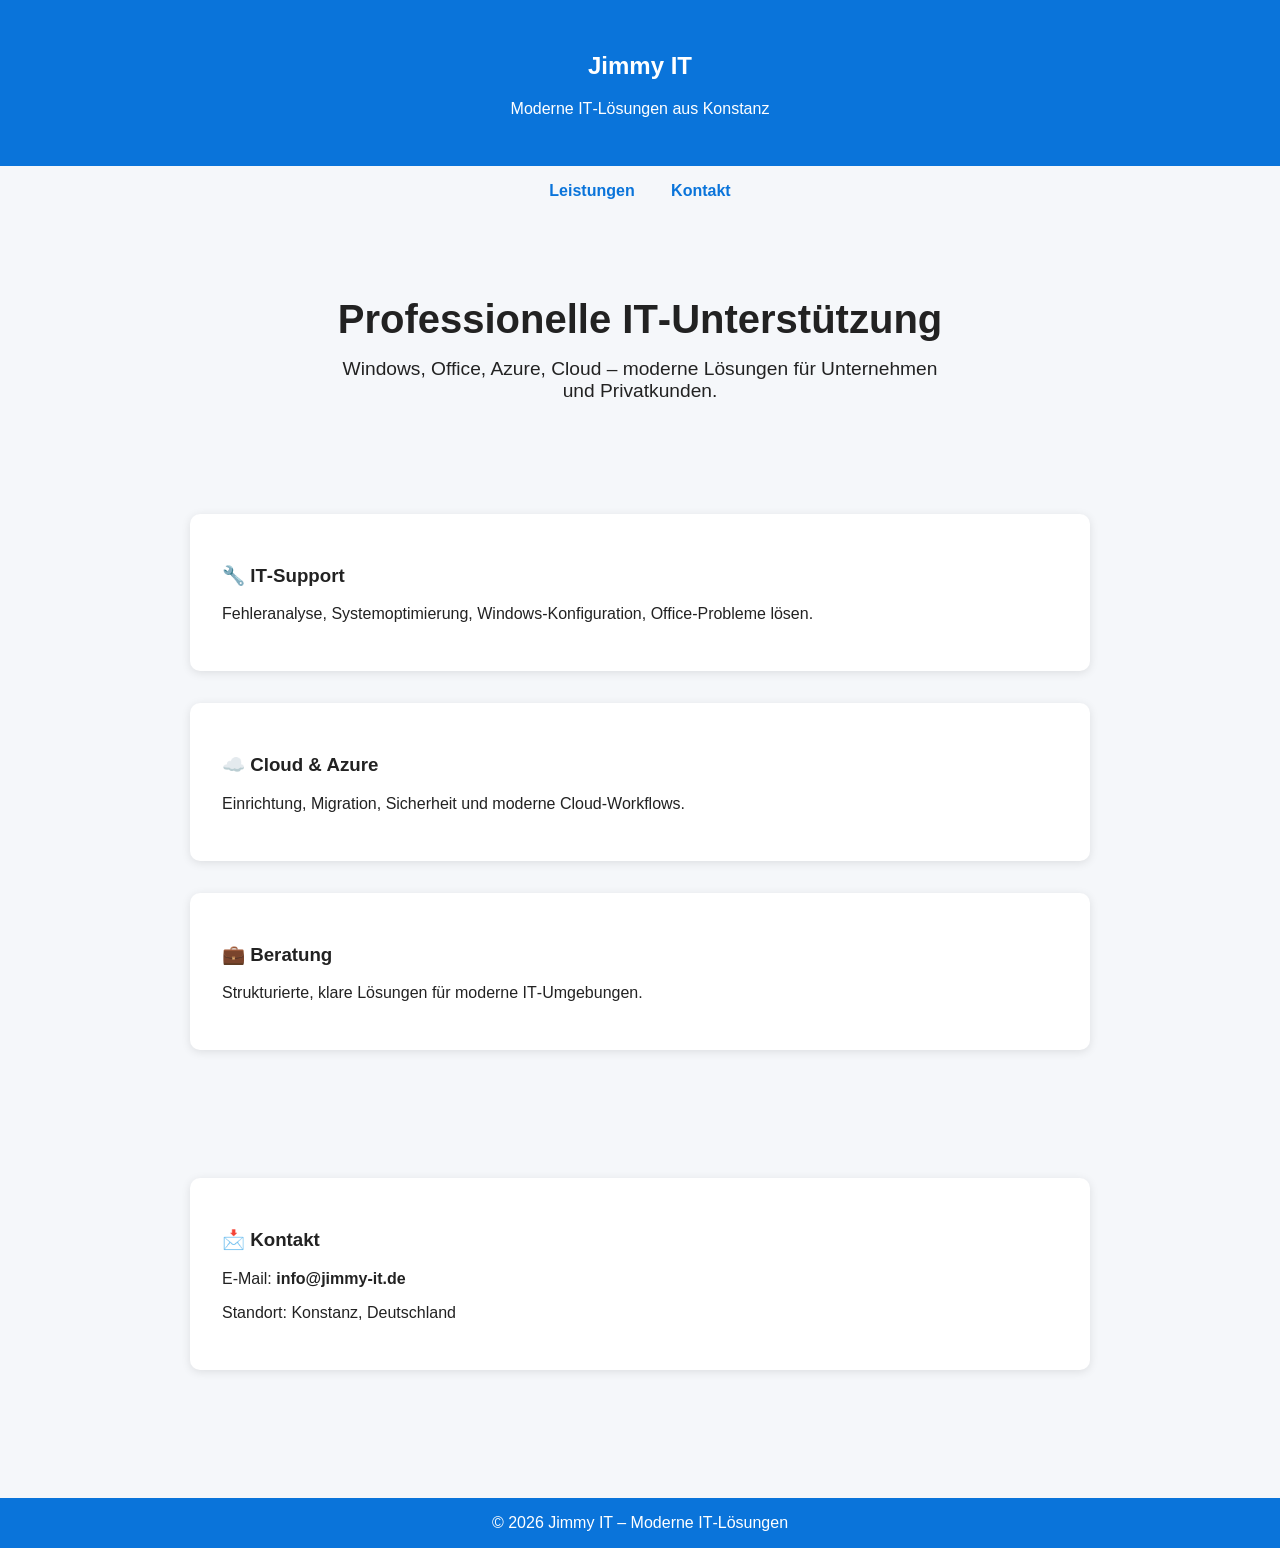
==== index.html @ 73358f7d "Add files via upload" ====
<!DOCTYPE html>
<html lang="de">
<head>
    <meta charset="UTF-8">
    <meta name="viewport" content="width=device-width, initial-scale=1.0">
    <title>Jimmy IT – Moderne IT‑Lösungen</title>

    <style>
        body {
            margin: 0;
            font-family: Arial, Helvetica, sans-serif;
            background: #f5f7fa;
            color: #222;
        }

        header {
            background: #0a74da;
            color: white;
            padding: 2rem;
            text-align: center;
        }

        nav {
            text-align: center;
            margin-top: 1rem;
        }

        nav a {
            margin: 0 1rem;
            text-decoration: none;
            color: #0a74da;
            font-weight: bold;
        }

        .hero {
            padding: 4rem 2rem;
            text-align: center;
        }

        .hero h1 {
            font-size: 2.5rem;
            margin-bottom: 1rem;
        }

        .hero p {
            font-size: 1.2rem;
            max-width: 600px;
            margin: auto;
        }

        .section {
            padding: 3rem 2rem;
            max-width: 900px;
            margin: auto;
        }

        .card {
            background: white;
            padding: 2rem;
            border-radius: 10px;
            box-shadow: 0 2px 10px rgba(0,0,0,0.1);
            margin-bottom: 2rem;
        }

        footer {
            background: #0a74da;
            color: white;
            text-align: center;
            padding: 1rem;
            margin-top: 3rem;
        }
    </style>
</head>

<body>

<header>
    <h2>Jimmy IT</h2>
    <p>Moderne IT‑Lösungen aus Konstanz</p>
</header>

<nav>
    <a href="#leistungen">Leistungen</a>
    <a href="#kontakt">Kontakt</a>
</nav>

<section class="hero">
    <h1>Professionelle IT‑Unterstützung</h1>
    <p>Windows, Office, Azure, Cloud – moderne Lösungen für Unternehmen und Privatkunden.</p>
</section>

<section id="leistungen" class="section">
    <div class="card">
        <h3>🔧 IT‑Support</h3>
        <p>Fehleranalyse, Systemoptimierung, Windows‑Konfiguration, Office‑Probleme lösen.</p>
    </div>

    <div class="card">
        <h3>☁️ Cloud & Azure</h3>
        <p>Einrichtung, Migration, Sicherheit und moderne Cloud‑Workflows.</p>
    </div>

    <div class="card">
        <h3>💼 Beratung</h3>
        <p>Strukturierte, klare Lösungen für moderne IT‑Umgebungen.</p>
    </div>
</section>

<section id="kontakt" class="section">
    <div class="card">
        <h3>📩 Kontakt</h3>
        <p>E-Mail: <strong>info@jimmy-it.de</strong></p>
        <p>Standort: Konstanz, Deutschland</p>
    </div>
</section>

<footer>
    © 2026 Jimmy IT – Moderne IT‑Lösungen
</footer>

</body>
</html>
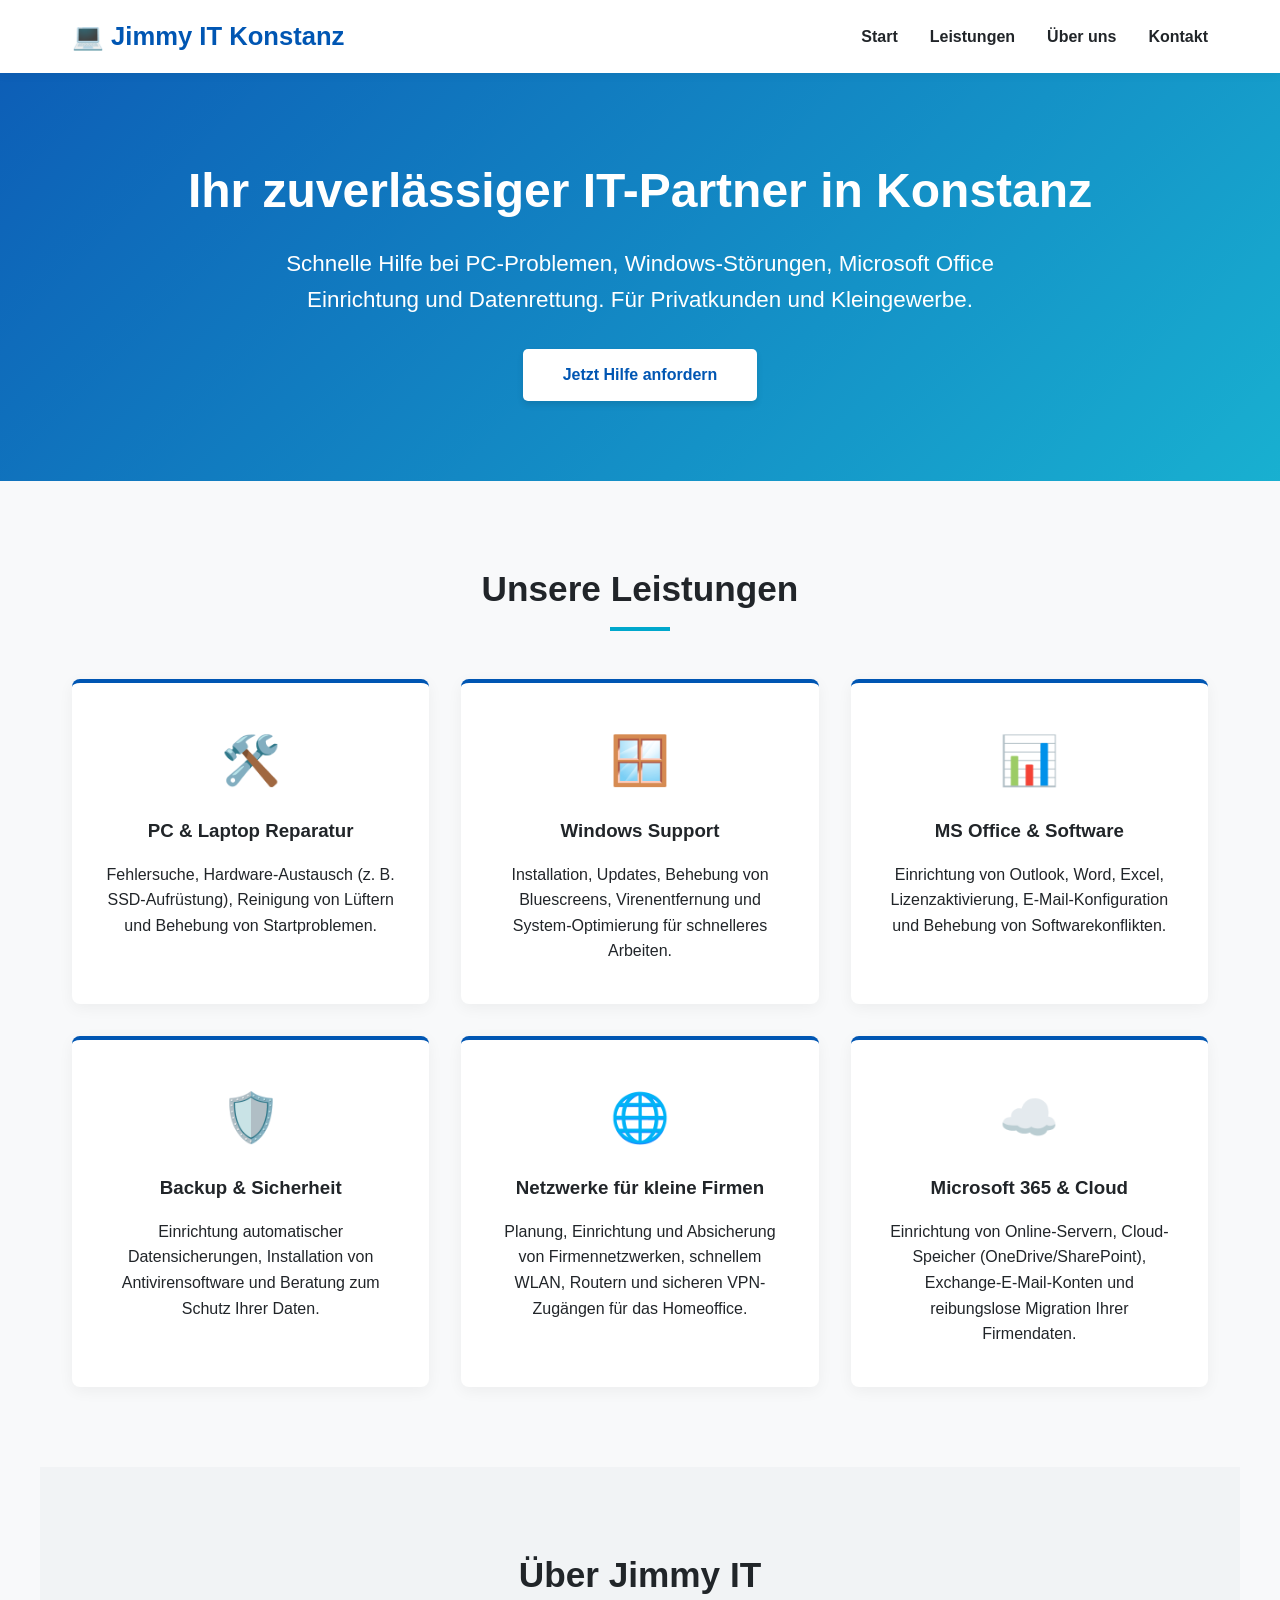
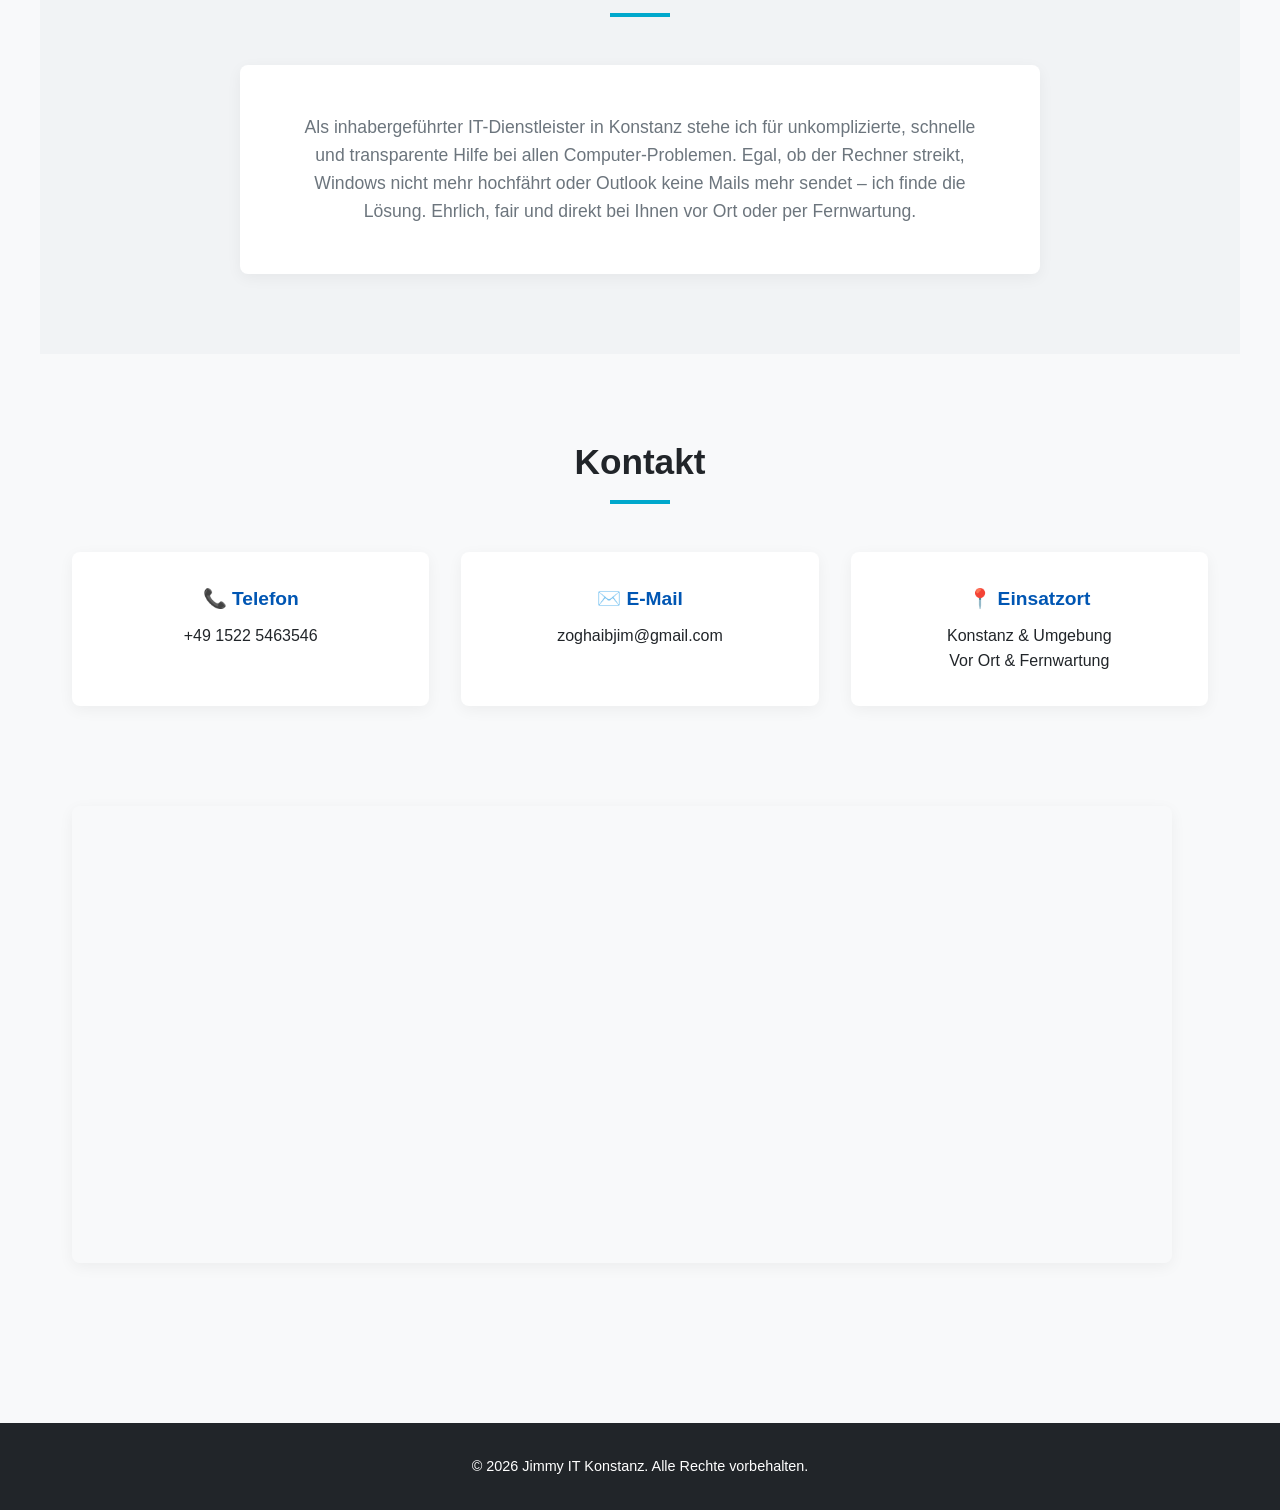
==== commit df7a1129: "Add files via upload" ====
--- a/index.html
+++ b/index.html
@@ -3,120 +3,311 @@
 <head>
     <meta charset="UTF-8">
     <meta name="viewport" content="width=device-width, initial-scale=1.0">
-    <title>Jimmy IT – Moderne IT‑Lösungen</title>
-
+    <title>Jimmy IT Konstanz | PC-Hilfe, Windows & Office Support</title>
     <style>
+        :root {
+            --primary: #0056b3;
+            --secondary: #00a8cc;
+            --dark: #212529;
+            --light: #f8f9fa;
+            --white: #ffffff;
+            --gray: #6c757d;
+        }
+
+        * {
+            margin: 0;
+            padding: 0;
+            box-sizing: border-box;
+            font-family: 'Segoe UI', Arial, sans-serif;
+        }
+
         body {
-            margin: 0;
-            font-family: Arial, Helvetica, sans-serif;
-            background: #f5f7fa;
-            color: #222;
+            background-color: var(--light);
+            color: var(--dark);
+            line-height: 1.6;
         }
 
         header {
-            background: #0a74da;
-            color: white;
+            background-color: var(--white);
+            box-shadow: 0 2px 10px rgba(0,0,0,0.05);
+            position: sticky;
+            top: 0;
+            z-index: 1000;
+        }
+
+        .nav-container {
+            max-width: 1200px;
+            margin: 0 auto;
+            display: flex;
+            justify-content: space-between;
+            align-items: center;
+            padding: 1rem 2rem;
+        }
+
+        .logo {
+            font-size: 1.6rem;
+            font-weight: bold;
+            color: var(--primary);
+            text-decoration: none;
+            display: flex;
+            align-items: center;
+            gap: 0.5rem;
+        }
+
+        .nav-links {
+            display: flex;
+            list-style: none;
+            gap: 2rem;
+        }
+
+        .nav-links a {
+            text-decoration: none;
+            color: var(--dark);
+            font-weight: 600;
+            transition: color 0.3s;
+        }
+
+        .nav-links a:hover {
+            color: var(--primary);
+        }
+
+        .hero {
+            background: linear-gradient(135deg, rgba(0,86,179,0.95), rgba(0,168,204,0.9)), url('https://unsplash.com') no-repeat center center/cover;
+            color: var(--white);
+            padding: 5rem 2rem;
+            text-align: center;
+        }
+
+        .hero h1 {
+            font-size: 3rem;
+            margin-bottom: 1rem;
+        }
+
+        .hero p {
+            font-size: 1.4rem;
+            margin-bottom: 2rem;
+            max-width: 800px;
+            margin-left: auto;
+            margin-right: auto;
+        }
+
+        .btn {
+            display: inline-block;
+            background-color: var(--white);
+            color: var(--primary);
+            padding: 0.8rem 2.5rem;
+            text-decoration: none;
+            border-radius: 5px;
+            font-weight: bold;
+            transition: all 0.3s;
+            box-shadow: 0 4px 6px rgba(0,0,0,0.1);
+        }
+
+        .btn:hover {
+            background-color: var(--dark);
+            color: var(--white);
+            transform: translateY(-2px);
+        }
+
+        .section {
+            max-width: 1200px;
+            margin: 0 auto;
+            padding: 5rem 2rem;
+        }
+
+        .section-title {
+            text-align: center;
+            font-size: 2.2rem;
+            margin-bottom: 3rem;
+            color: var(--dark);
+        }
+
+        .section-title::after {
+            content: '';
+            display: block;
+            width: 60px;
+            height: 4px;
+            background-color: var(--secondary);
+            margin: 10px auto 0;
+        }
+
+        .grid {
+            display: grid;
+            grid-template-columns: repeat(auto-fit, minmax(280px, 1fr));
+            gap: 2rem;
+        }
+
+        .card {
+            background-color: var(--white);
+            padding: 2.5rem 2rem;
+            border-radius: 8px;
+            box-shadow: 0 4px 15px rgba(0,0,0,0.05);
+            text-align: center;
+            transition: transform 0.3s;
+            border-top: 4px solid var(--primary);
+        }
+
+        .card:hover {
+            transform: translateY(-5px);
+        }
+
+        .card-icon {
+            font-size: 3rem;
+            margin-bottom: 1rem;
+        }
+
+        .card h3 {
+            margin-bottom: 1rem;
+            color: var(--dark);
+        }
+
+        .about-box {
+            background-color: var(--white);
+            padding: 3rem;
+            border-radius: 8px;
+            box-shadow: 0 4px 15px rgba(0,0,0,0.05);
+            max-width: 800px;
+            margin: 0 auto;
+        }
+
+        .contact-info {
+            display: grid;
+            grid-template-columns: repeat(auto-fit, minmax(250px, 1fr));
+            gap: 2rem;
+            text-align: center;
+        }
+
+        .info-item {
+            background-color: var(--white);
             padding: 2rem;
-            text-align: center;
-        }
-
-        nav {
-            text-align: center;
-            margin-top: 1rem;
-        }
-
-        nav a {
-            margin: 0 1rem;
-            text-decoration: none;
-            color: #0a74da;
-            font-weight: bold;
-        }
-
-        .hero {
-            padding: 4rem 2rem;
-            text-align: center;
-        }
-
-        .hero h1 {
-            font-size: 2.5rem;
-            margin-bottom: 1rem;
-        }
-
-        .hero p {
+            border-radius: 8px;
+            box-shadow: 0 4px 15px rgba(0,0,0,0.05);
+        }
+
+        .info-item h4 {
+            color: var(--primary);
+            margin-bottom: 0.5rem;
             font-size: 1.2rem;
-            max-width: 600px;
-            margin: auto;
-        }
-
-        .section {
-            padding: 3rem 2rem;
-            max-width: 900px;
-            margin: auto;
-        }
-
-        .card {
-            background: white;
+        }
+
+        footer {
+            background-color: var(--dark);
+            color: var(--white);
+            text-align: center;
             padding: 2rem;
-            border-radius: 10px;
-            box-shadow: 0 2px 10px rgba(0,0,0,0.1);
-            margin-bottom: 2rem;
-        }
-
-        footer {
-            background: #0a74da;
-            color: white;
-            text-align: center;
-            padding: 1rem;
-            margin-top: 3rem;
+            margin-top: 5rem;
+            font-size: 0.9rem;
+        }
+
+        @media (max-width: 768px) {
+            .nav-container {
+                flex-direction: column;
+                gap: 1rem;
+            }
+            .hero h1 {
+                font-size: 2.2rem;
+            }
+            .hero p {
+                font-size: 1.1rem;
+            }
         }
     </style>
 </head>
-
 <body>
 
-<header>
-    <h2>Jimmy IT</h2>
-    <p>Moderne IT‑Lösungen aus Konstanz</p>
-</header>
-
-<nav>
-    <a href="#leistungen">Leistungen</a>
-    <a href="#kontakt">Kontakt</a>
-</nav>
-
-<section class="hero">
-    <h1>Professionelle IT‑Unterstützung</h1>
-    <p>Windows, Office, Azure, Cloud – moderne Lösungen für Unternehmen und Privatkunden.</p>
-</section>
-
-<section id="leistungen" class="section">
-    <div class="card">
-        <h3>🔧 IT‑Support</h3>
-        <p>Fehleranalyse, Systemoptimierung, Windows‑Konfiguration, Office‑Probleme lösen.</p>
-    </div>
-
-    <div class="card">
-        <h3>☁️ Cloud & Azure</h3>
-        <p>Einrichtung, Migration, Sicherheit und moderne Cloud‑Workflows.</p>
-    </div>
-
-    <div class="card">
-        <h3>💼 Beratung</h3>
-        <p>Strukturierte, klare Lösungen für moderne IT‑Umgebungen.</p>
-    </div>
-</section>
-
-<section id="kontakt" class="section">
-    <div class="card">
-        <h3>📩 Kontakt</h3>
-        <p>E-Mail: <strong>info@jimmy-it.de</strong></p>
-        <p>Standort: Konstanz, Deutschland</p>
-    </div>
-</section>
-
-<footer>
-    © 2026 Jimmy IT – Moderne IT‑Lösungen
-</footer>
+    <header>
+        <nav class="nav-container">
+            <a href="#" class="logo">💻 Jimmy IT Konstanz</a>
+            <ul class="nav-links">
+                <li><a href="#home">Start</a></li>
+                <li><a href="#services">Leistungen</a></li>
+                <li><a href="#about">Über uns</a></li>
+                <li><a href="#kontakt">Kontakt</a></li>
+            </ul>
+        </nav>
+    </header>
+
+    <section id="home" class="hero">
+        <h1>Ihr zuverlässiger IT-Partner in Konstanz</h1>
+        <p>Schnelle Hilfe bei PC-Problemen, Windows-Störungen, Microsoft Office Einrichtung und Datenrettung. Für Privatkunden und Kleingewerbe.</p>
+        <a href="#kontakt" class="btn">Jetzt Hilfe anfordern</a>
+    </section>
+
+    <section id="services" class="section">
+        <h2 class="section-title">Unsere Leistungen</h2>
+        <div class="grid">
+            <div class="card">
+                <div class="card-icon">🛠️</div>
+                <h3>PC & Laptop Reparatur</h3>
+                <p>Fehlersuche, Hardware-Austausch (z. B. SSD-Aufrüstung), Reinigung von Lüftern und Behebung von Startproblemen.</p>
+            </div>
+            <div class="card">
+                <div class="card-icon">🪟</div>
+                <h3>Windows Support</h3>
+                <p>Installation, Updates, Behebung von Bluescreens, Virenentfernung und System-Optimierung für schnelleres Arbeiten.</p>
+            </div>
+            <div class="card">
+                <div class="card-icon">📊</div>
+                <h3>MS Office & Software</h3>
+                <p>Einrichtung von Outlook, Word, Excel, Lizenzaktivierung, E-Mail-Konfiguration und Behebung von Softwarekonflikten.</p>
+            </div>
+            <div class="card">
+                <div class="card-icon">🛡️</div>
+                <h3>Backup & Sicherheit</h3>
+                <p>Einrichtung automatischer Datensicherungen, Installation von Antivirensoftware und Beratung zum Schutz Ihrer Daten.</p>
+            </div>
+            <!-- Hier beginnen die neuen Container -->
+            <div class="card">
+                <div class="card-icon">🌐</div>
+                <h3>Netzwerke für kleine Firmen</h3>
+                <p>Planung, Einrichtung und Absicherung von Firmennetzwerken, schnellem WLAN, Routern und sicheren VPN-Zugängen für das Homeoffice.</p>
+            </div>
+            <div class="card">
+                <div class="card-icon">☁️</div>
+                <h3>Microsoft 365 & Cloud</h3>
+                <p>Einrichtung von Online-Servern, Cloud-Speicher (OneDrive/SharePoint), Exchange-E-Mail-Konten und reibungslose Migration Ihrer Firmendaten.</p>
+            </div>
+        </div>
+    </section>
+
+    <section id="about" class="section" style="background-color: #f1f3f5;">
+        <h2 class="section-title">Über Jimmy IT</h2>
+        <div class="about-box">
+            <p style="font-size: 1.1rem; text-align: center; color: var(--gray);">
+                Als inhabergeführter IT-Dienstleister in Konstanz stehe ich für unkomplizierte, schnelle und transparente Hilfe bei allen Computer-Problemen. Egal, ob der Rechner streikt, Windows nicht mehr hochfährt oder Outlook keine Mails mehr sendet – ich finde die Lösung. Ehrlich, fair und direkt bei Ihnen vor Ort oder per Fernwartung.
+            </p>
+        </div>
+    </section>
+
+    <section id="kontakt" class="section">
+        <h2 class="section-title">Kontakt</h2>
+        <div class="contact-info">
+            <div class="info-item">
+                <h4>📞 Telefon</h4>
+                <p>+49 1522 5463546</p>
+            </div>
+            <div class="info-item">
+                <h4>✉️ E-Mail</h4>
+                <p>zoghaibjim@gmail.com</p>
+            </div>
+            <div class="info-item">
+                <h4>📍 Einsatzort</h4>
+                <p>Konstanz & Umgebung<br>Vor Ort & Fernwartung</p>
+            </div>
+        </div>
+
+  <!-- Google Maps Integration -->
+        <div style="max-width: 1100px; margin-top: 100px; border-radius: 8px; overflow: hidden; box-shadow: 0 4px 15px rgba(0,0,0,0.05);">
+            <iframe 
+<iframe src="https://www.google.com/maps/embed?pb=!1m18!1m12!1m3!1d2687.195366494232!2d9.168684576794865!3d47.66120098420499!2m3!1f0!2f0!3f0!3m2!1i1024!2i768!4f13.1!3m3!1m2!1s0x479af6e258ef4b0f%3A0x3829b0d224f81a53!2sLutherpl.%2C%2078462%20Konstanz-Altstadt!5e0!3m2!1sde!2sde!4v1786966098400!5m2!1sde!2sde" width="1100" height="450" style="border:0;" allowfullscreen="" loading="lazy" referrerpolicy="strict-origin-when-cross-origin"></iframe>
+
+	</div>
+
+    </section>
+
+    <footer>
+        <p>&copy; 2026 Jimmy IT Konstanz. Alle Rechte vorbehalten.</p>
+    </footer>
 
 </body>
 </html>
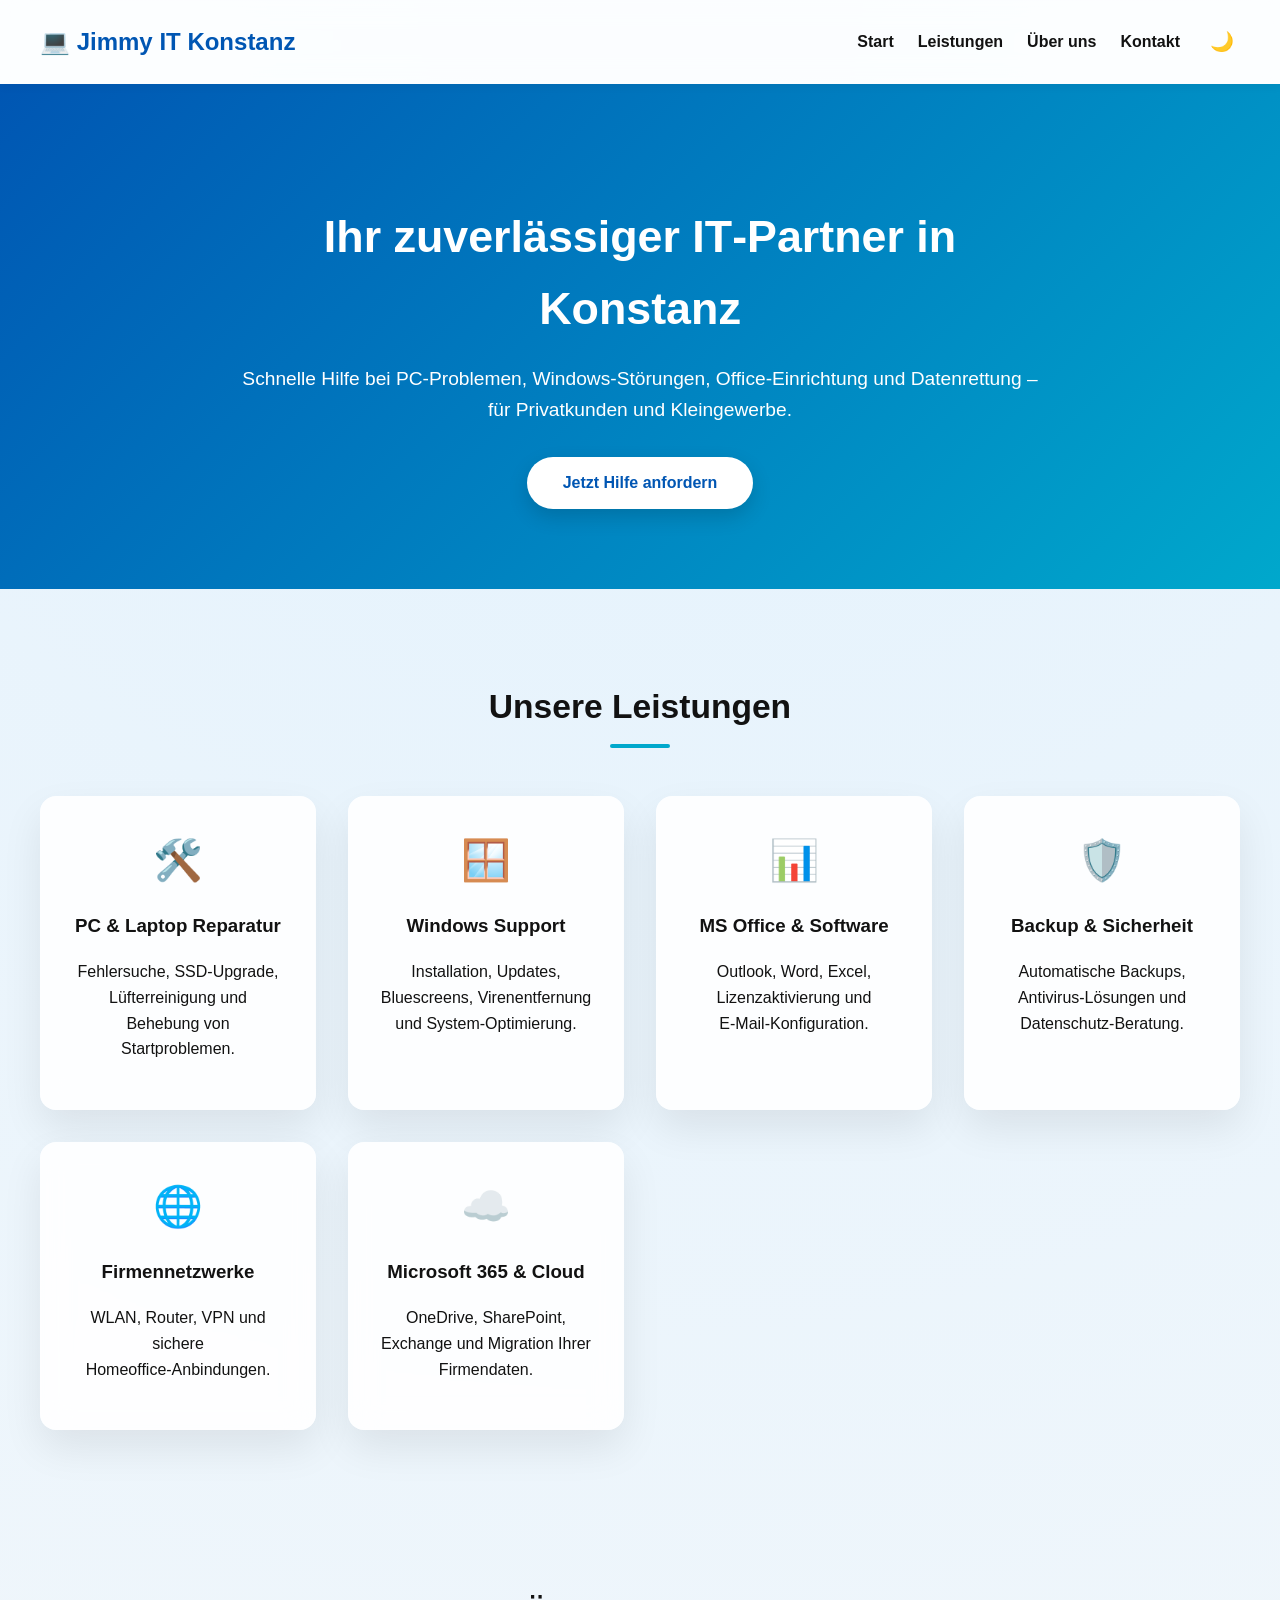
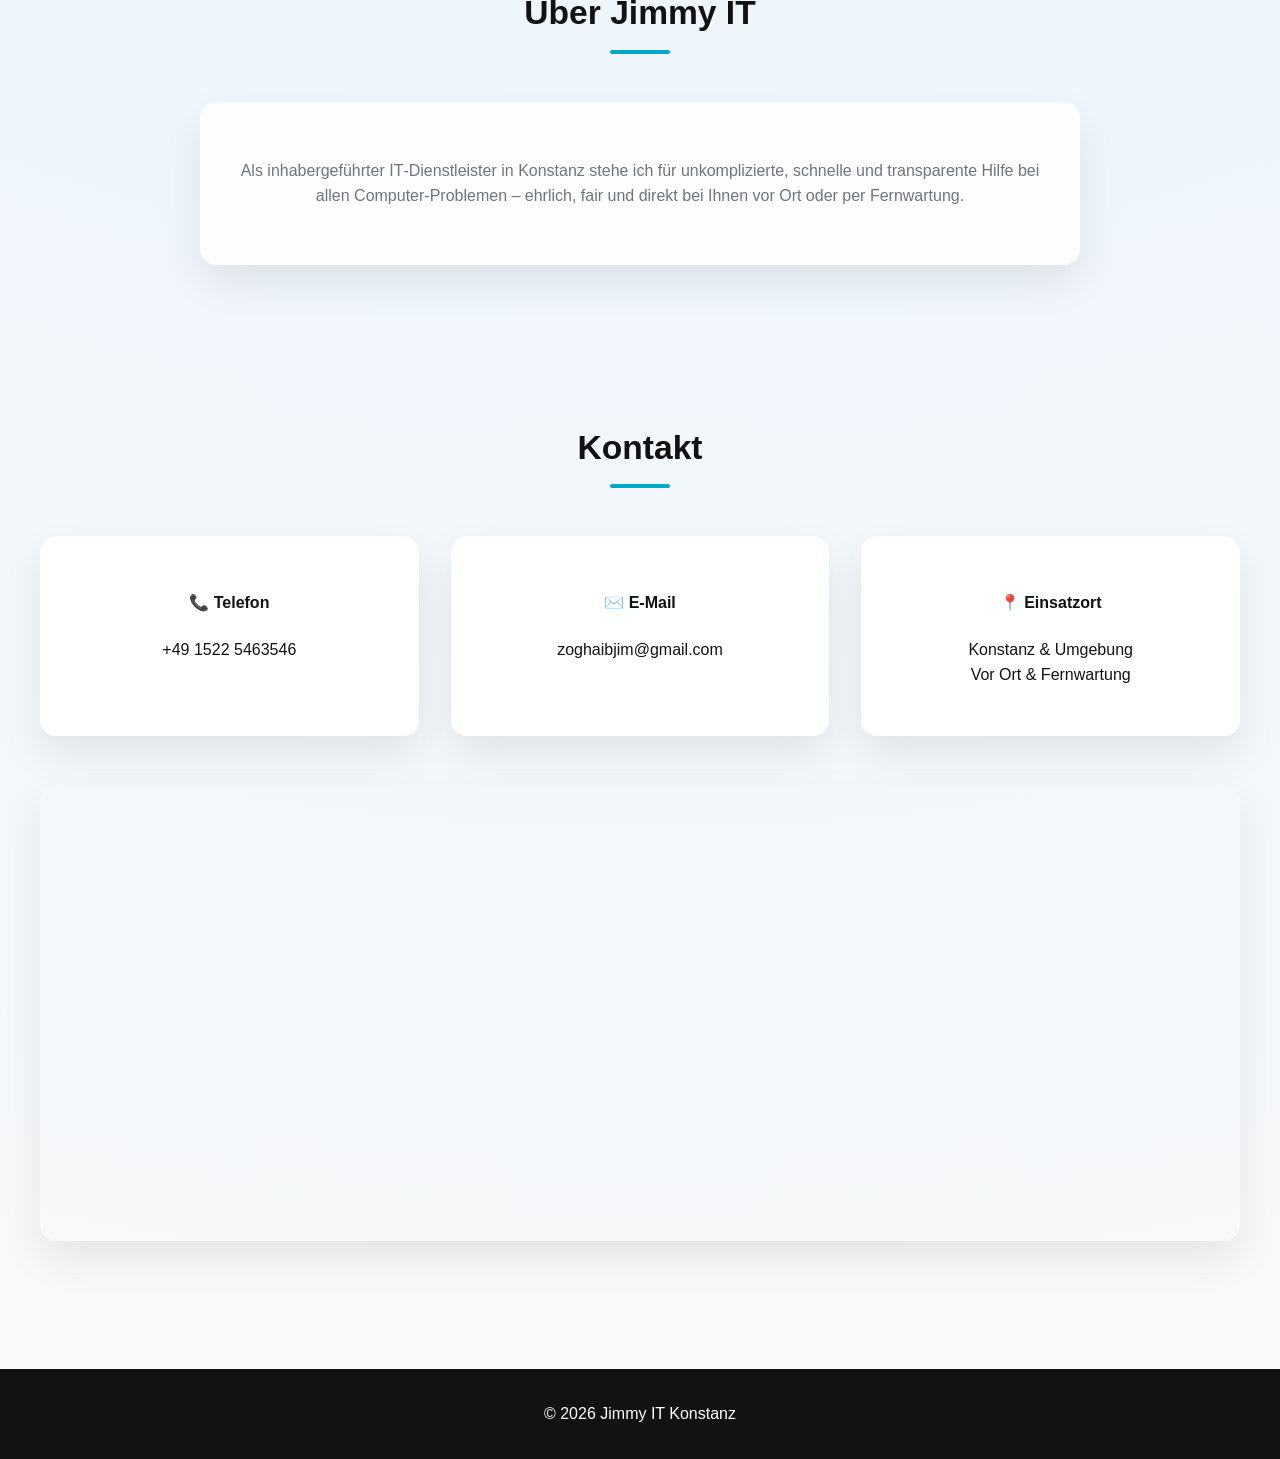
==== commit 33f5a516: "Add files via upload" ====
--- a/index.html
+++ b/index.html
@@ -4,310 +4,118 @@
     <meta charset="UTF-8">
     <meta name="viewport" content="width=device-width, initial-scale=1.0">
     <title>Jimmy IT Konstanz | PC-Hilfe, Windows & Office Support</title>
-    <style>
-        :root {
-            --primary: #0056b3;
-            --secondary: #00a8cc;
-            --dark: #212529;
-            --light: #f8f9fa;
-            --white: #ffffff;
-            --gray: #6c757d;
-        }
 
-        * {
-            margin: 0;
-            padding: 0;
-            box-sizing: border-box;
-            font-family: 'Segoe UI', Arial, sans-serif;
-        }
+    <link rel="stylesheet" href="style.css">
+    <link rel="stylesheet" href="animations.css">
+</head>
 
-        body {
-            background-color: var(--light);
-            color: var(--dark);
-            line-height: 1.6;
-        }
+<body class="light">
 
-        header {
-            background-color: var(--white);
-            box-shadow: 0 2px 10px rgba(0,0,0,0.05);
-            position: sticky;
-            top: 0;
-            z-index: 1000;
-        }
+<header class="header fade-in">
+    <nav class="nav-container">
+        <a href="#home" class="logo">💻 Jimmy IT Konstanz</a>
 
-        .nav-container {
-            max-width: 1200px;
-            margin: 0 auto;
-            display: flex;
-            justify-content: space-between;
-            align-items: center;
-            padding: 1rem 2rem;
-        }
+        <button class="menu-toggle" aria-label="Menü öffnen">
+            <span></span><span></span><span></span>
+        </button>
 
-        .logo {
-            font-size: 1.6rem;
-            font-weight: bold;
-            color: var(--primary);
-            text-decoration: none;
-            display: flex;
-            align-items: center;
-            gap: 0.5rem;
-        }
+        <ul class="nav-links">
+            <li><a href="#home">Start</a></li>
+            <li><a href="#services">Leistungen</a></li>
+            <li><a href="#about">Über uns</a></li>
+            <li><a href="#kontakt">Kontakt</a></li>
+            <li><button class="mode-toggle" aria-label="Dark Mode umschalten">🌙</button></li>
+        </ul>
+    </nav>
+</header>
 
-        .nav-links {
-            display: flex;
-            list-style: none;
-            gap: 2rem;
-        }
+<section id="home" class="hero slide-up">
+    <div class="hero-inner">
+        <h1>Ihr zuverlässiger IT‑Partner in Konstanz</h1>
+        <p>Schnelle Hilfe bei PC‑Problemen, Windows‑Störungen, Office‑Einrichtung und Datenrettung – für Privatkunden und Kleingewerbe.</p>
+        <a href="#kontakt" class="btn primary pulse">Jetzt Hilfe anfordern</a>
+    </div>
+</section>
 
-        .nav-links a {
-            text-decoration: none;
-            color: var(--dark);
-            font-weight: 600;
-            transition: color 0.3s;
-        }
+<section id="services" class="section">
+    <h2 class="section-title">Unsere Leistungen</h2>
 
-        .nav-links a:hover {
-            color: var(--primary);
-        }
-
-        .hero {
-            background: linear-gradient(135deg, rgba(0,86,179,0.95), rgba(0,168,204,0.9)), url('https://unsplash.com') no-repeat center center/cover;
-            color: var(--white);
-            padding: 5rem 2rem;
-            text-align: center;
-        }
-
-        .hero h1 {
-            font-size: 3rem;
-            margin-bottom: 1rem;
-        }
-
-        .hero p {
-            font-size: 1.4rem;
-            margin-bottom: 2rem;
-            max-width: 800px;
-            margin-left: auto;
-            margin-right: auto;
-        }
-
-        .btn {
-            display: inline-block;
-            background-color: var(--white);
-            color: var(--primary);
-            padding: 0.8rem 2.5rem;
-            text-decoration: none;
-            border-radius: 5px;
-            font-weight: bold;
-            transition: all 0.3s;
-            box-shadow: 0 4px 6px rgba(0,0,0,0.1);
-        }
-
-        .btn:hover {
-            background-color: var(--dark);
-            color: var(--white);
-            transform: translateY(-2px);
-        }
-
-        .section {
-            max-width: 1200px;
-            margin: 0 auto;
-            padding: 5rem 2rem;
-        }
-
-        .section-title {
-            text-align: center;
-            font-size: 2.2rem;
-            margin-bottom: 3rem;
-            color: var(--dark);
-        }
-
-        .section-title::after {
-            content: '';
-            display: block;
-            width: 60px;
-            height: 4px;
-            background-color: var(--secondary);
-            margin: 10px auto 0;
-        }
-
-        .grid {
-            display: grid;
-            grid-template-columns: repeat(auto-fit, minmax(280px, 1fr));
-            gap: 2rem;
-        }
-
-        .card {
-            background-color: var(--white);
-            padding: 2.5rem 2rem;
-            border-radius: 8px;
-            box-shadow: 0 4px 15px rgba(0,0,0,0.05);
-            text-align: center;
-            transition: transform 0.3s;
-            border-top: 4px solid var(--primary);
-        }
-
-        .card:hover {
-            transform: translateY(-5px);
-        }
-
-        .card-icon {
-            font-size: 3rem;
-            margin-bottom: 1rem;
-        }
-
-        .card h3 {
-            margin-bottom: 1rem;
-            color: var(--dark);
-        }
-
-        .about-box {
-            background-color: var(--white);
-            padding: 3rem;
-            border-radius: 8px;
-            box-shadow: 0 4px 15px rgba(0,0,0,0.05);
-            max-width: 800px;
-            margin: 0 auto;
-        }
-
-        .contact-info {
-            display: grid;
-            grid-template-columns: repeat(auto-fit, minmax(250px, 1fr));
-            gap: 2rem;
-            text-align: center;
-        }
-
-        .info-item {
-            background-color: var(--white);
-            padding: 2rem;
-            border-radius: 8px;
-            box-shadow: 0 4px 15px rgba(0,0,0,0.05);
-        }
-
-        .info-item h4 {
-            color: var(--primary);
-            margin-bottom: 0.5rem;
-            font-size: 1.2rem;
-        }
-
-        footer {
-            background-color: var(--dark);
-            color: var(--white);
-            text-align: center;
-            padding: 2rem;
-            margin-top: 5rem;
-            font-size: 0.9rem;
-        }
-
-        @media (max-width: 768px) {
-            .nav-container {
-                flex-direction: column;
-                gap: 1rem;
-            }
-            .hero h1 {
-                font-size: 2.2rem;
-            }
-            .hero p {
-                font-size: 1.1rem;
-            }
-        }
-    </style>
-</head>
-<body>
-
-    <header>
-        <nav class="nav-container">
-            <a href="#" class="logo">💻 Jimmy IT Konstanz</a>
-            <ul class="nav-links">
-                <li><a href="#home">Start</a></li>
-                <li><a href="#services">Leistungen</a></li>
-                <li><a href="#about">Über uns</a></li>
-                <li><a href="#kontakt">Kontakt</a></li>
-            </ul>
-        </nav>
-    </header>
-
-    <section id="home" class="hero">
-        <h1>Ihr zuverlässiger IT-Partner in Konstanz</h1>
-        <p>Schnelle Hilfe bei PC-Problemen, Windows-Störungen, Microsoft Office Einrichtung und Datenrettung. Für Privatkunden und Kleingewerbe.</p>
-        <a href="#kontakt" class="btn">Jetzt Hilfe anfordern</a>
-    </section>
-
-    <section id="services" class="section">
-        <h2 class="section-title">Unsere Leistungen</h2>
-        <div class="grid">
-            <div class="card">
-                <div class="card-icon">🛠️</div>
-                <h3>PC & Laptop Reparatur</h3>
-                <p>Fehlersuche, Hardware-Austausch (z. B. SSD-Aufrüstung), Reinigung von Lüftern und Behebung von Startproblemen.</p>
-            </div>
-            <div class="card">
-                <div class="card-icon">🪟</div>
-                <h3>Windows Support</h3>
-                <p>Installation, Updates, Behebung von Bluescreens, Virenentfernung und System-Optimierung für schnelleres Arbeiten.</p>
-            </div>
-            <div class="card">
-                <div class="card-icon">📊</div>
-                <h3>MS Office & Software</h3>
-                <p>Einrichtung von Outlook, Word, Excel, Lizenzaktivierung, E-Mail-Konfiguration und Behebung von Softwarekonflikten.</p>
-            </div>
-            <div class="card">
-                <div class="card-icon">🛡️</div>
-                <h3>Backup & Sicherheit</h3>
-                <p>Einrichtung automatischer Datensicherungen, Installation von Antivirensoftware und Beratung zum Schutz Ihrer Daten.</p>
-            </div>
-            <!-- Hier beginnen die neuen Container -->
-            <div class="card">
-                <div class="card-icon">🌐</div>
-                <h3>Netzwerke für kleine Firmen</h3>
-                <p>Planung, Einrichtung und Absicherung von Firmennetzwerken, schnellem WLAN, Routern und sicheren VPN-Zugängen für das Homeoffice.</p>
-            </div>
-            <div class="card">
-                <div class="card-icon">☁️</div>
-                <h3>Microsoft 365 & Cloud</h3>
-                <p>Einrichtung von Online-Servern, Cloud-Speicher (OneDrive/SharePoint), Exchange-E-Mail-Konten und reibungslose Migration Ihrer Firmendaten.</p>
-            </div>
-        </div>
-    </section>
-
-    <section id="about" class="section" style="background-color: #f1f3f5;">
-        <h2 class="section-title">Über Jimmy IT</h2>
-        <div class="about-box">
-            <p style="font-size: 1.1rem; text-align: center; color: var(--gray);">
-                Als inhabergeführter IT-Dienstleister in Konstanz stehe ich für unkomplizierte, schnelle und transparente Hilfe bei allen Computer-Problemen. Egal, ob der Rechner streikt, Windows nicht mehr hochfährt oder Outlook keine Mails mehr sendet – ich finde die Lösung. Ehrlich, fair und direkt bei Ihnen vor Ort oder per Fernwartung.
-            </p>
-        </div>
-    </section>
-
-    <section id="kontakt" class="section">
-        <h2 class="section-title">Kontakt</h2>
-        <div class="contact-info">
-            <div class="info-item">
-                <h4>📞 Telefon</h4>
-                <p>+49 1522 5463546</p>
-            </div>
-            <div class="info-item">
-                <h4>✉️ E-Mail</h4>
-                <p>zoghaibjim@gmail.com</p>
-            </div>
-            <div class="info-item">
-                <h4>📍 Einsatzort</h4>
-                <p>Konstanz & Umgebung<br>Vor Ort & Fernwartung</p>
-            </div>
+    <div class="grid">
+        <div class="card glass zoom">
+            <div class="card-icon">🛠️</div>
+            <h3>PC & Laptop Reparatur</h3>
+            <p>Fehlersuche, SSD‑Upgrade, Lüfterreinigung und Behebung von Startproblemen.</p>
         </div>
 
-  <!-- Google Maps Integration -->
-        <div style="max-width: 1100px; margin-top: 100px; border-radius: 8px; overflow: hidden; box-shadow: 0 4px 15px rgba(0,0,0,0.05);">
-            <iframe 
-<iframe src="https://www.google.com/maps/embed?pb=!1m18!1m12!1m3!1d2687.195366494232!2d9.168684576794865!3d47.66120098420499!2m3!1f0!2f0!3f0!3m2!1i1024!2i768!4f13.1!3m3!1m2!1s0x479af6e258ef4b0f%3A0x3829b0d224f81a53!2sLutherpl.%2C%2078462%20Konstanz-Altstadt!5e0!3m2!1sde!2sde!4v1786966098400!5m2!1sde!2sde" width="1100" height="450" style="border:0;" allowfullscreen="" loading="lazy" referrerpolicy="strict-origin-when-cross-origin"></iframe>
+        <div class="card glass zoom">
+            <div class="card-icon">🪟</div>
+            <h3>Windows Support</h3>
+            <p>Installation, Updates, Bluescreens, Virenentfernung und System‑Optimierung.</p>
+        </div>
 
-	</div>
+        <div class="card glass zoom">
+            <div class="card-icon">📊</div>
+            <h3>MS Office & Software</h3>
+            <p>Outlook, Word, Excel, Lizenzaktivierung und E‑Mail‑Konfiguration.</p>
+        </div>
 
-    </section>
+        <div class="card glass zoom">
+            <div class="card-icon">🛡️</div>
+            <h3>Backup & Sicherheit</h3>
+            <p>Automatische Backups, Antivirus‑Lösungen und Datenschutz‑Beratung.</p>
+        </div>
 
-    <footer>
-        <p>&copy; 2026 Jimmy IT Konstanz. Alle Rechte vorbehalten.</p>
-    </footer>
+        <div class="card glass zoom">
+            <div class="card-icon">🌐</div>
+            <h3>Firmennetzwerke</h3>
+            <p>WLAN, Router, VPN und sichere Homeoffice‑Anbindungen.</p>
+        </div>
 
+        <div class="card glass zoom">
+            <div class="card-icon">☁️</div>
+            <h3>Microsoft 365 & Cloud</h3>
+            <p>OneDrive, SharePoint, Exchange und Migration Ihrer Firmendaten.</p>
+        </div>
+    </div>
+</section>
+
+<section id="about" class="section about-section fade-in">
+    <h2 class="section-title">Über Jimmy IT</h2>
+    <div class="about-box glass">
+        <p>
+            Als inhabergeführter IT‑Dienstleister in Konstanz stehe ich für unkomplizierte, schnelle und transparente Hilfe bei allen Computer‑Problemen – ehrlich, fair und direkt bei Ihnen vor Ort oder per Fernwartung.
+        </p>
+    </div>
+</section>
+
+<section id="kontakt" class="section">
+    <h2 class="section-title">Kontakt</h2>
+
+    <div class="contact-info">
+        <div class="info-item glass">
+            <h4>📞 Telefon</h4>
+            <p>+49 1522 5463546</p>
+        </div>
+        <div class="info-item glass">
+            <h4>✉️ E-Mail</h4>
+            <p>zoghaibjim@gmail.com</p>
+        </div>
+        <div class="info-item glass">
+            <h4>📍 Einsatzort</h4>
+            <p>Konstanz & Umgebung<br>Vor Ort & Fernwartung</p>
+        </div>
+    </div>
+
+    <div class="map-box slide-up">
+        <iframe src="https://www.google.com/maps/embed?pb=!1m18!1m12!1m3!1d2687.195366494232!2d9.168684576794865!3d47.66120098420499!2m3!1f0!2f0!3f0!3m2!1i1024!2i768!4f13.1!3m3!1m2!1s0x479af6e258ef4b0f%3A0x3829b0d224f81a53!2sLutherpl.%2C%2078462%20Konstanz-Altstadt!5e0!3m2!1sde!2sde!4v1786966098400!5m2!1sde!2sde"
+        width="100%" height="450" style="border:0;" allowfullscreen loading="lazy"></iframe>
+    </div>
+</section>
+
+<footer class="footer fade-in">
+    © 2026 Jimmy IT Konstanz
+</footer>
+
+<script src="mobile-menu.js"></script>
 </body>
 </html>
--- a/style.css
+++ b/style.css
@@ -0,0 +1,315 @@
+:root {
+    --primary: #0056b3;
+    --secondary: #00a8cc;
+    --dark: #121212;
+    --light: #f8f9fa;
+    --white: #ffffff;
+    --gray: #6c757d;
+}
+
+body {
+    margin: 0;
+    font-family: 'Segoe UI', Arial, sans-serif;
+    line-height: 1.6;
+    background: radial-gradient(circle at top, #e3f2fd, #f8f9fa);
+    color: var(--dark);
+}
+
+/* Header & Navigation */
+
+.header {
+    backdrop-filter: blur(12px);
+    background: rgba(255,255,255,0.85);
+    box-shadow: 0 2px 10px rgba(0,0,0,0.05);
+    position: sticky;
+    top: 0;
+    z-index: 1000;
+}
+
+.nav-container {
+    max-width: 1200px;
+    margin: auto;
+    padding: 0.8rem 1.5rem;
+    display: flex;
+    justify-content: space-between;
+    align-items: center;
+}
+
+.logo {
+    font-size: 1.5rem;
+    font-weight: 700;
+    color: var(--primary);
+    text-decoration: none;
+}
+
+.nav-links {
+    display: flex;
+    gap: 1.5rem;
+    list-style: none;
+    align-items: center;
+}
+
+.nav-links a {
+    text-decoration: none;
+    color: var(--dark);
+    font-weight: 600;
+    position: relative;
+    padding-bottom: 2px;
+}
+
+.nav-links a::after {
+    content: '';
+    position: absolute;
+    left: 0;
+    bottom: 0;
+    width: 0;
+    height: 2px;
+    background: var(--secondary);
+    transition: width 0.3s;
+}
+
+.nav-links a:hover::after {
+    width: 100%;
+}
+
+.mode-toggle {
+    border: none;
+    background: transparent;
+    cursor: pointer;
+    font-size: 1.2rem;
+}
+
+/* Hamburger */
+
+.menu-toggle {
+    display: none;
+    flex-direction: column;
+    gap: 4px;
+    background: transparent;
+    border: none;
+    cursor: pointer;
+}
+
+.menu-toggle span {
+    width: 22px;
+    height: 2px;
+    background: var(--dark);
+    border-radius: 999px;
+}
+
+/* Hero */
+
+.hero {
+    padding: 5rem 1.5rem;
+    text-align: center;
+    color: var(--white);
+    background: linear-gradient(135deg, #0056b3, #00a8cc);
+}
+
+.hero-inner {
+    max-width: 800px;
+    margin: auto;
+}
+
+.hero h1 {
+    font-size: 2.8rem;
+    margin-bottom: 1rem;
+}
+
+.hero p {
+    font-size: 1.2rem;
+    margin-bottom: 2rem;
+}
+
+.btn {
+    display: inline-block;
+    padding: 0.8rem 2.2rem;
+    border-radius: 999px;
+    text-decoration: none;
+    font-weight: 600;
+    border: none;
+    cursor: pointer;
+}
+
+.btn.primary {
+    background: var(--white);
+    color: var(--primary);
+    box-shadow: 0 8px 20px rgba(0,0,0,0.15);
+}
+
+.btn.primary:hover {
+    background: var(--dark);
+    color: var(--white);
+}
+
+/* Sections */
+
+.section {
+    max-width: 1200px;
+    margin: auto;
+    padding: 4rem 1.5rem;
+}
+
+.section-title {
+    text-align: center;
+    font-size: 2.1rem;
+    margin-bottom: 3rem;
+    position: relative;
+}
+
+.section-title::after {
+    content: '';
+    width: 60px;
+    height: 4px;
+    background: var(--secondary);
+    display: block;
+    margin: 10px auto 0;
+    border-radius: 999px;
+}
+
+/* Cards */
+
+.grid {
+    display: grid;
+    grid-template-columns: repeat(auto-fit, minmax(260px, 1fr));
+    gap: 2rem;
+}
+
+.card {
+    padding: 2rem;
+    border-radius: 16px;
+    text-align: center;
+    box-shadow: 0 18px 40px rgba(0,0,0,0.08);
+    transition: transform 0.3s, box-shadow 0.3s;
+}
+
+.card:hover {
+    transform: translateY(-6px);
+    box-shadow: 0 24px 50px rgba(0,0,0,0.12);
+}
+
+.card-icon {
+    font-size: 2.5rem;
+    margin-bottom: 0.8rem;
+}
+
+.glass {
+    background: rgba(255,255,255,0.9);
+    backdrop-filter: blur(14px);
+}
+
+/* About */
+
+.about-box {
+    padding: 2.5rem;
+    border-radius: 16px;
+    box-shadow: 0 18px 40px rgba(0,0,0,0.08);
+    max-width: 800px;
+    margin: auto;
+    text-align: center;
+    color: var(--gray);
+}
+
+/* Kontakt */
+
+.contact-info {
+    display: grid;
+    grid-template-columns: repeat(auto-fit, minmax(240px, 1fr));
+    gap: 2rem;
+}
+
+.info-item {
+    padding: 2rem;
+    border-radius: 16px;
+    text-align: center;
+    box-shadow: 0 18px 40px rgba(0,0,0,0.08);
+}
+
+.map-box {
+    margin-top: 3rem;
+    border-radius: 16px;
+    overflow: hidden;
+    box-shadow: 0 18px 40px rgba(0,0,0,0.08);
+}
+
+/* Footer */
+
+.footer {
+    background: var(--dark);
+    color: var(--white);
+    text-align: center;
+    padding: 2rem 1.5rem;
+    margin-top: 4rem;
+}
+
+/* Dark Mode */
+
+body.dark {
+    background: radial-gradient(circle at top, #1f2933, #0b1015);
+    color: #e5e7eb;
+}
+
+body.dark .header {
+    background: rgba(15,23,42,0.9);
+}
+
+body.dark .logo,
+body.dark .nav-links a {
+    color: #e5e7eb;
+}
+
+body.dark .hero {
+    background: linear-gradient(135deg, #0f172a, #1e293b);
+}
+
+body.dark .card,
+body.dark .about-box,
+body.dark .info-item {
+    background: rgba(15,23,42,0.9);
+    color: #e5e7eb;
+}
+
+body.dark .footer {
+    background: #020617;
+}
+
+/* Mobile */
+
+@media (max-width: 768px) {
+    .nav-container {
+        gap: 0.5rem;
+    }
+
+    .menu-toggle {
+        display: flex;
+    }
+
+    .nav-links {
+        position: fixed;
+        inset: 0;
+        background: rgba(0,0,0,0.85);
+        flex-direction: column;
+        justify-content: center;
+        align-items: center;
+        gap: 1.5rem;
+        transform: translateY(-100%);
+        transition: transform 0.3s;
+    }
+
+    .nav-links.open {
+        transform: translateY(0);
+    }
+
+    .nav-links a {
+        color: #ffffff;
+        font-size: 1.3rem;
+    }
+
+    .hero h1 {
+        font-size: 2.2rem;
+    }
+
+    .hero p {
+        font-size: 1.05rem;
+    }
+}
--- a/animations.css
+++ b/animations.css
@@ -0,0 +1,36 @@
+.fade-in {
+    animation: fadeIn 1s ease forwards;
+}
+
+.slide-up {
+    animation: slideUp 1s ease forwards;
+}
+
+.zoom {
+    animation: zoomIn 0.8s ease forwards;
+}
+
+.pulse {
+    animation: pulse 1.5s infinite;
+}
+
+@keyframes fadeIn {
+    from { opacity: 0; }
+    to { opacity: 1; }
+}
+
+@keyframes slideUp {
+    from { opacity: 0; transform: translateY(25px); }
+    to { opacity: 1; transform: translateY(0); }
+}
+
+@keyframes zoomIn {
+    from { transform: scale(0.96); opacity: 0; }
+    to { transform: scale(1); opacity: 1; }
+}
+
+@keyframes pulse {
+    0% { transform: scale(1); }
+    50% { transform: scale(1.05); }
+    100% { transform: scale(1); }
+}
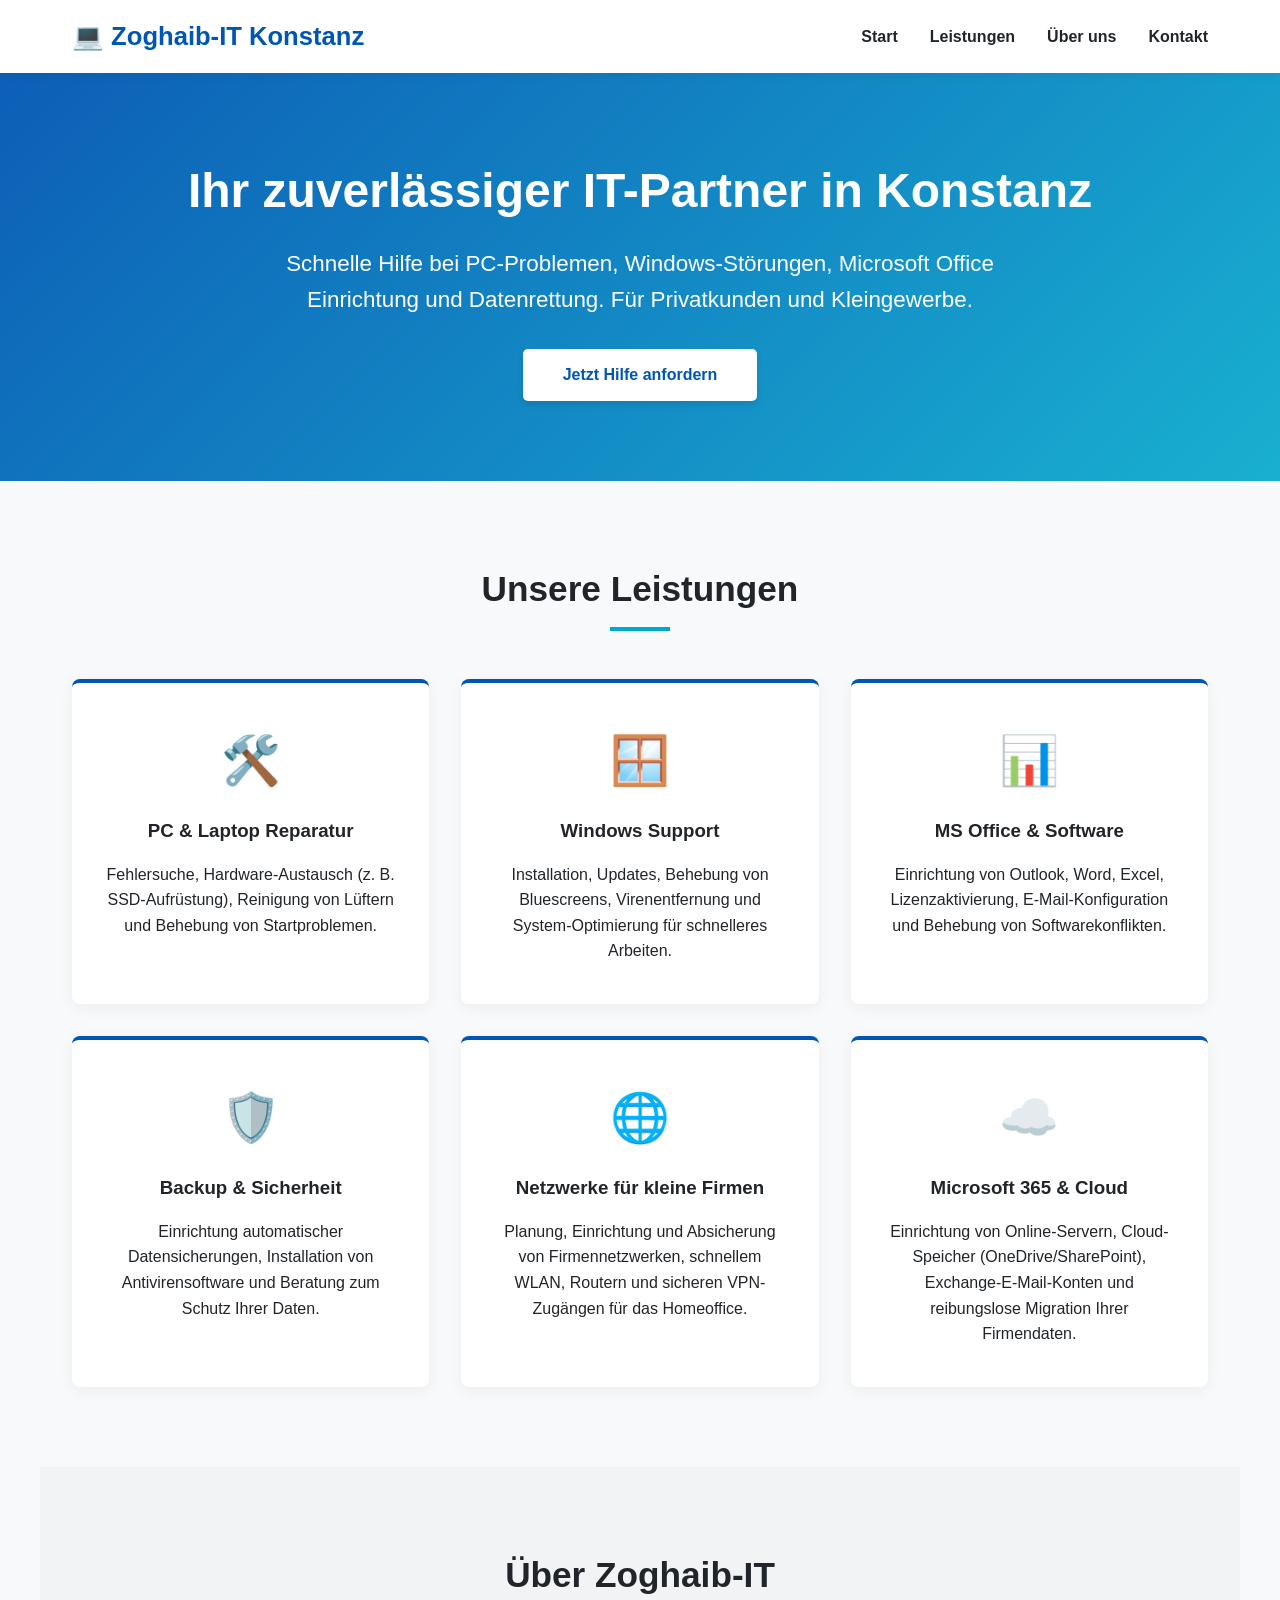
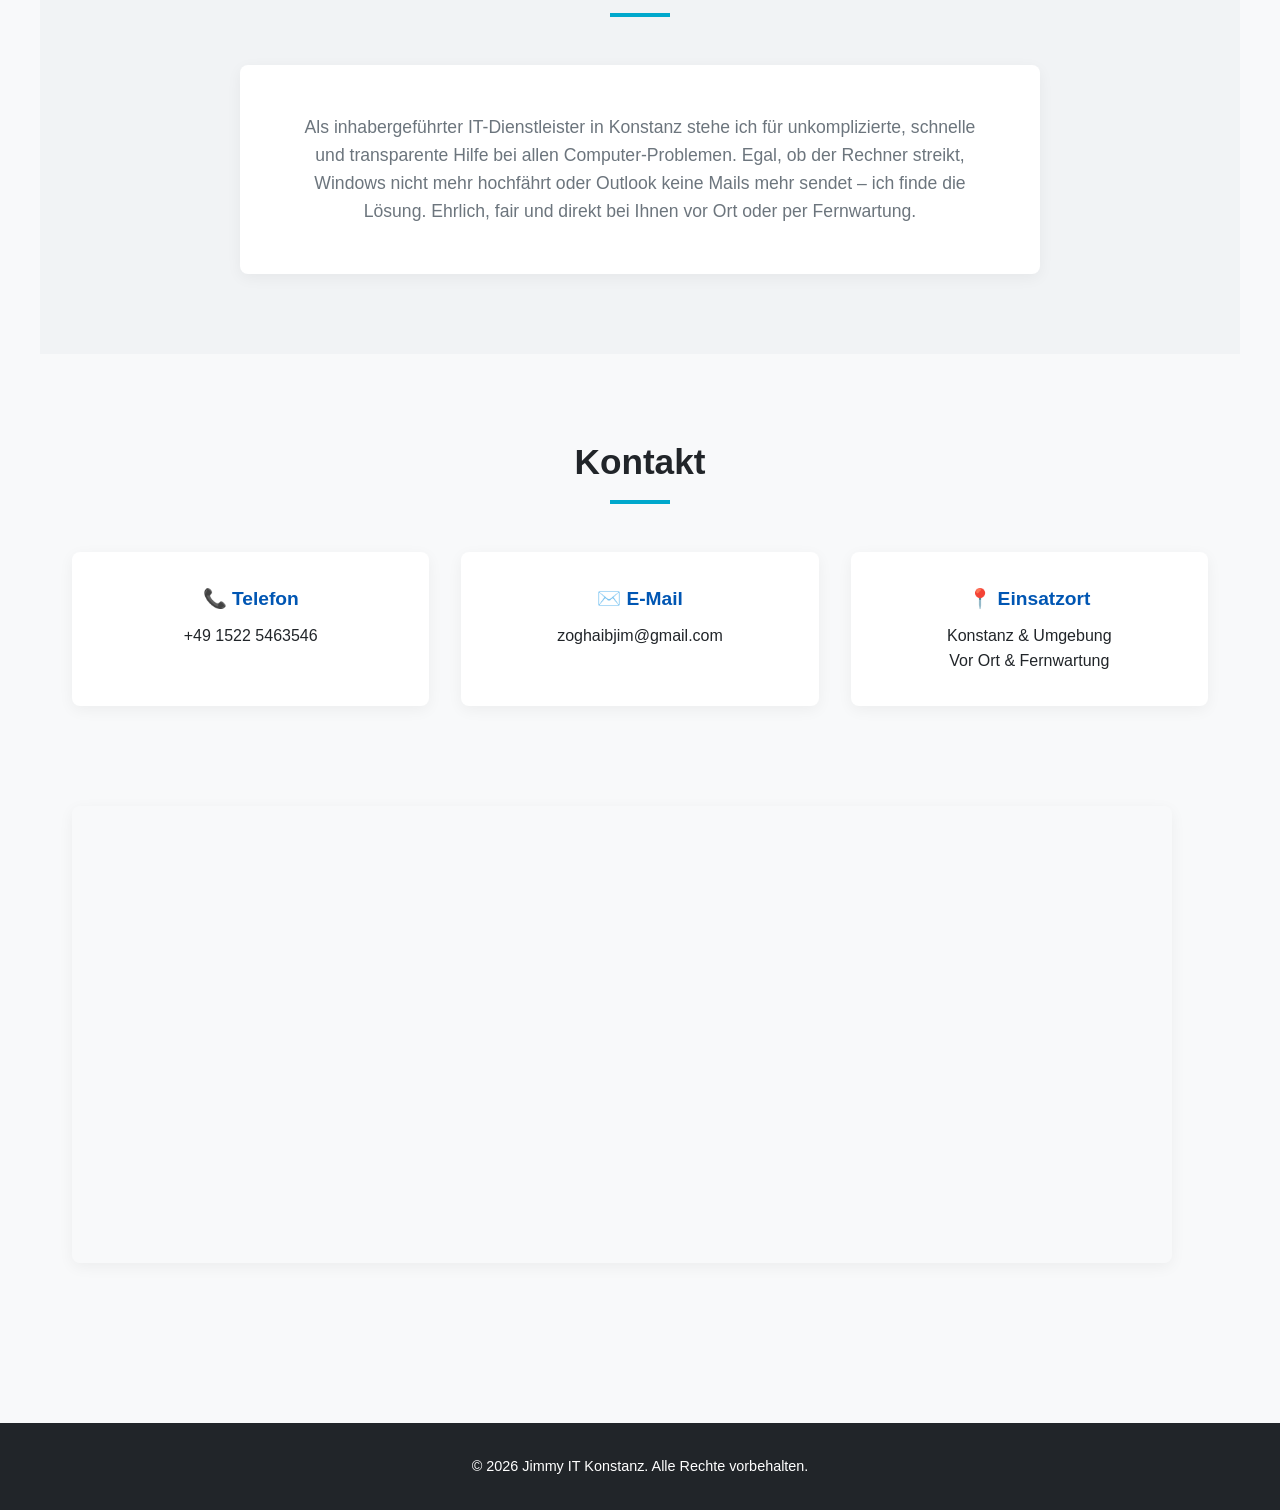
==== commit 45987da5: "Add files via upload" ====
--- a/index.html
+++ b/index.html
@@ -3,119 +3,311 @@
 <head>
     <meta charset="UTF-8">
     <meta name="viewport" content="width=device-width, initial-scale=1.0">
-    <title>Jimmy IT Konstanz | PC-Hilfe, Windows & Office Support</title>
-
-    <link rel="stylesheet" href="style.css">
-    <link rel="stylesheet" href="animations.css">
+    <title>Zoghaib-IT Konstanz | PC-Hilfe, Windows & Office Support</title>
+    <style>
+        :root {
+            --primary: #0056b3;
+            --secondary: #00a8cc;
+            --dark: #212529;
+            --light: #f8f9fa;
+            --white: #ffffff;
+            --gray: #6c757d;
+        }
+
+        * {
+            margin: 0;
+            padding: 0;
+            box-sizing: border-box;
+            font-family: 'Segoe UI', Arial, sans-serif;
+        }
+
+        body {
+            background-color: var(--light);
+            color: var(--dark);
+            line-height: 1.6;
+        }
+
+        header {
+            background-color: var(--white);
+            box-shadow: 0 2px 10px rgba(0,0,0,0.05);
+            position: sticky;
+            top: 0;
+            z-index: 1000;
+        }
+
+        .nav-container {
+            max-width: 1200px;
+            margin: 0 auto;
+            display: flex;
+            justify-content: space-between;
+            align-items: center;
+            padding: 1rem 2rem;
+        }
+
+        .logo {
+            font-size: 1.6rem;
+            font-weight: bold;
+            color: var(--primary);
+            text-decoration: none;
+            display: flex;
+            align-items: center;
+            gap: 0.5rem;
+        }
+
+        .nav-links {
+            display: flex;
+            list-style: none;
+            gap: 2rem;
+        }
+
+        .nav-links a {
+            text-decoration: none;
+            color: var(--dark);
+            font-weight: 600;
+            transition: color 0.3s;
+        }
+
+        .nav-links a:hover {
+            color: var(--primary);
+        }
+
+        .hero {
+            background: linear-gradient(135deg, rgba(0,86,179,0.95), rgba(0,168,204,0.9)), url('https://unsplash.com') no-repeat center center/cover;
+            color: var(--white);
+            padding: 5rem 2rem;
+            text-align: center;
+        }
+
+        .hero h1 {
+            font-size: 3rem;
+            margin-bottom: 1rem;
+        }
+
+        .hero p {
+            font-size: 1.4rem;
+            margin-bottom: 2rem;
+            max-width: 800px;
+            margin-left: auto;
+            margin-right: auto;
+        }
+
+        .btn {
+            display: inline-block;
+            background-color: var(--white);
+            color: var(--primary);
+            padding: 0.8rem 2.5rem;
+            text-decoration: none;
+            border-radius: 5px;
+            font-weight: bold;
+            transition: all 0.3s;
+            box-shadow: 0 4px 6px rgba(0,0,0,0.1);
+        }
+
+        .btn:hover {
+            background-color: var(--dark);
+            color: var(--white);
+            transform: translateY(-2px);
+        }
+
+        .section {
+            max-width: 1200px;
+            margin: 0 auto;
+            padding: 5rem 2rem;
+        }
+
+        .section-title {
+            text-align: center;
+            font-size: 2.2rem;
+            margin-bottom: 3rem;
+            color: var(--dark);
+        }
+
+        .section-title::after {
+            content: '';
+            display: block;
+            width: 60px;
+            height: 4px;
+            background-color: var(--secondary);
+            margin: 10px auto 0;
+        }
+
+        .grid {
+            display: grid;
+            grid-template-columns: repeat(auto-fit, minmax(280px, 1fr));
+            gap: 2rem;
+        }
+
+        .card {
+            background-color: var(--white);
+            padding: 2.5rem 2rem;
+            border-radius: 8px;
+            box-shadow: 0 4px 15px rgba(0,0,0,0.05);
+            text-align: center;
+            transition: transform 0.3s;
+            border-top: 4px solid var(--primary);
+        }
+
+        .card:hover {
+            transform: translateY(-5px);
+        }
+
+        .card-icon {
+            font-size: 3rem;
+            margin-bottom: 1rem;
+        }
+
+        .card h3 {
+            margin-bottom: 1rem;
+            color: var(--dark);
+        }
+
+        .about-box {
+            background-color: var(--white);
+            padding: 3rem;
+            border-radius: 8px;
+            box-shadow: 0 4px 15px rgba(0,0,0,0.05);
+            max-width: 800px;
+            margin: 0 auto;
+        }
+
+        .contact-info {
+            display: grid;
+            grid-template-columns: repeat(auto-fit, minmax(250px, 1fr));
+            gap: 2rem;
+            text-align: center;
+        }
+
+        .info-item {
+            background-color: var(--white);
+            padding: 2rem;
+            border-radius: 8px;
+            box-shadow: 0 4px 15px rgba(0,0,0,0.05);
+        }
+
+        .info-item h4 {
+            color: var(--primary);
+            margin-bottom: 0.5rem;
+            font-size: 1.2rem;
+        }
+
+        footer {
+            background-color: var(--dark);
+            color: var(--white);
+            text-align: center;
+            padding: 2rem;
+            margin-top: 5rem;
+            font-size: 0.9rem;
+        }
+
+        @media (max-width: 768px) {
+            .nav-container {
+                flex-direction: column;
+                gap: 1rem;
+            }
+            .hero h1 {
+                font-size: 2.2rem;
+            }
+            .hero p {
+                font-size: 1.1rem;
+            }
+        }
+    </style>
 </head>
-
-<body class="light">
-
-<header class="header fade-in">
-    <nav class="nav-container">
-        <a href="#home" class="logo">💻 Jimmy IT Konstanz</a>
-
-        <button class="menu-toggle" aria-label="Menü öffnen">
-            <span></span><span></span><span></span>
-        </button>
-
-        <ul class="nav-links">
-            <li><a href="#home">Start</a></li>
-            <li><a href="#services">Leistungen</a></li>
-            <li><a href="#about">Über uns</a></li>
-            <li><a href="#kontakt">Kontakt</a></li>
-            <li><button class="mode-toggle" aria-label="Dark Mode umschalten">🌙</button></li>
-        </ul>
-    </nav>
-</header>
-
-<section id="home" class="hero slide-up">
-    <div class="hero-inner">
-        <h1>Ihr zuverlässiger IT‑Partner in Konstanz</h1>
-        <p>Schnelle Hilfe bei PC‑Problemen, Windows‑Störungen, Office‑Einrichtung und Datenrettung – für Privatkunden und Kleingewerbe.</p>
-        <a href="#kontakt" class="btn primary pulse">Jetzt Hilfe anfordern</a>
-    </div>
-</section>
-
-<section id="services" class="section">
-    <h2 class="section-title">Unsere Leistungen</h2>
-
-    <div class="grid">
-        <div class="card glass zoom">
-            <div class="card-icon">🛠️</div>
-            <h3>PC & Laptop Reparatur</h3>
-            <p>Fehlersuche, SSD‑Upgrade, Lüfterreinigung und Behebung von Startproblemen.</p>
+<body>
+
+    <header>
+        <nav class="nav-container">
+            <a href="#" class="logo">💻 Zoghaib-IT Konstanz</a>
+            <ul class="nav-links">
+                <li><a href="#home">Start</a></li>
+                <li><a href="#services">Leistungen</a></li>
+                <li><a href="#about">Über uns</a></li>
+                <li><a href="#kontakt">Kontakt</a></li>
+            </ul>
+        </nav>
+    </header>
+
+    <section id="home" class="hero">
+        <h1>Ihr zuverlässiger IT-Partner in Konstanz</h1>
+        <p>Schnelle Hilfe bei PC-Problemen, Windows-Störungen, Microsoft Office Einrichtung und Datenrettung. Für Privatkunden und Kleingewerbe.</p>
+        <a href="#kontakt" class="btn">Jetzt Hilfe anfordern</a>
+    </section>
+
+    <section id="services" class="section">
+        <h2 class="section-title">Unsere Leistungen</h2>
+        <div class="grid">
+            <div class="card">
+                <div class="card-icon">🛠️</div>
+                <h3>PC & Laptop Reparatur</h3>
+                <p>Fehlersuche, Hardware-Austausch (z. B. SSD-Aufrüstung), Reinigung von Lüftern und Behebung von Startproblemen.</p>
+            </div>
+            <div class="card">
+                <div class="card-icon">🪟</div>
+                <h3>Windows Support</h3>
+                <p>Installation, Updates, Behebung von Bluescreens, Virenentfernung und System-Optimierung für schnelleres Arbeiten.</p>
+            </div>
+            <div class="card">
+                <div class="card-icon">📊</div>
+                <h3>MS Office & Software</h3>
+                <p>Einrichtung von Outlook, Word, Excel, Lizenzaktivierung, E-Mail-Konfiguration und Behebung von Softwarekonflikten.</p>
+            </div>
+            <div class="card">
+                <div class="card-icon">🛡️</div>
+                <h3>Backup & Sicherheit</h3>
+                <p>Einrichtung automatischer Datensicherungen, Installation von Antivirensoftware und Beratung zum Schutz Ihrer Daten.</p>
+            </div>
+            <!-- Hier beginnen die neuen Container -->
+            <div class="card">
+                <div class="card-icon">🌐</div>
+                <h3>Netzwerke für kleine Firmen</h3>
+                <p>Planung, Einrichtung und Absicherung von Firmennetzwerken, schnellem WLAN, Routern und sicheren VPN-Zugängen für das Homeoffice.</p>
+            </div>
+            <div class="card">
+                <div class="card-icon">☁️</div>
+                <h3>Microsoft 365 & Cloud</h3>
+                <p>Einrichtung von Online-Servern, Cloud-Speicher (OneDrive/SharePoint), Exchange-E-Mail-Konten und reibungslose Migration Ihrer Firmendaten.</p>
+            </div>
         </div>
-
-        <div class="card glass zoom">
-            <div class="card-icon">🪟</div>
-            <h3>Windows Support</h3>
-            <p>Installation, Updates, Bluescreens, Virenentfernung und System‑Optimierung.</p>
+    </section>
+
+    <section id="about" class="section" style="background-color: #f1f3f5;">
+        <h2 class="section-title">Über Zoghaib-IT</h2>
+        <div class="about-box">
+            <p style="font-size: 1.1rem; text-align: center; color: var(--gray);">
+                Als inhabergeführter IT-Dienstleister in Konstanz stehe ich für unkomplizierte, schnelle und transparente Hilfe bei allen Computer-Problemen. Egal, ob der Rechner streikt, Windows nicht mehr hochfährt oder Outlook keine Mails mehr sendet – ich finde die Lösung. Ehrlich, fair und direkt bei Ihnen vor Ort oder per Fernwartung.
+            </p>
         </div>
-
-        <div class="card glass zoom">
-            <div class="card-icon">📊</div>
-            <h3>MS Office & Software</h3>
-            <p>Outlook, Word, Excel, Lizenzaktivierung und E‑Mail‑Konfiguration.</p>
+    </section>
+
+    <section id="kontakt" class="section">
+        <h2 class="section-title">Kontakt</h2>
+        <div class="contact-info">
+            <div class="info-item">
+                <h4>📞 Telefon</h4>
+                <p>+49 1522 5463546</p>
+            </div>
+            <div class="info-item">
+                <h4>✉️ E-Mail</h4>
+                <p>zoghaibjim@gmail.com</p>
+            </div>
+            <div class="info-item">
+                <h4>📍 Einsatzort</h4>
+                <p>Konstanz & Umgebung<br>Vor Ort & Fernwartung</p>
+            </div>
         </div>
 
-        <div class="card glass zoom">
-            <div class="card-icon">🛡️</div>
-            <h3>Backup & Sicherheit</h3>
-            <p>Automatische Backups, Antivirus‑Lösungen und Datenschutz‑Beratung.</p>
-        </div>
-
-        <div class="card glass zoom">
-            <div class="card-icon">🌐</div>
-            <h3>Firmennetzwerke</h3>
-            <p>WLAN, Router, VPN und sichere Homeoffice‑Anbindungen.</p>
-        </div>
-
-        <div class="card glass zoom">
-            <div class="card-icon">☁️</div>
-            <h3>Microsoft 365 & Cloud</h3>
-            <p>OneDrive, SharePoint, Exchange und Migration Ihrer Firmendaten.</p>
-        </div>
-    </div>
-</section>
-
-<section id="about" class="section about-section fade-in">
-    <h2 class="section-title">Über Jimmy IT</h2>
-    <div class="about-box glass">
-        <p>
-            Als inhabergeführter IT‑Dienstleister in Konstanz stehe ich für unkomplizierte, schnelle und transparente Hilfe bei allen Computer‑Problemen – ehrlich, fair und direkt bei Ihnen vor Ort oder per Fernwartung.
-        </p>
-    </div>
-</section>
-
-<section id="kontakt" class="section">
-    <h2 class="section-title">Kontakt</h2>
-
-    <div class="contact-info">
-        <div class="info-item glass">
-            <h4>📞 Telefon</h4>
-            <p>+49 1522 5463546</p>
-        </div>
-        <div class="info-item glass">
-            <h4>✉️ E-Mail</h4>
-            <p>zoghaibjim@gmail.com</p>
-        </div>
-        <div class="info-item glass">
-            <h4>📍 Einsatzort</h4>
-            <p>Konstanz & Umgebung<br>Vor Ort & Fernwartung</p>
-        </div>
-    </div>
-
-    <div class="map-box slide-up">
-        <iframe src="https://www.google.com/maps/embed?pb=!1m18!1m12!1m3!1d2687.195366494232!2d9.168684576794865!3d47.66120098420499!2m3!1f0!2f0!3f0!3m2!1i1024!2i768!4f13.1!3m3!1m2!1s0x479af6e258ef4b0f%3A0x3829b0d224f81a53!2sLutherpl.%2C%2078462%20Konstanz-Altstadt!5e0!3m2!1sde!2sde!4v1786966098400!5m2!1sde!2sde"
-        width="100%" height="450" style="border:0;" allowfullscreen loading="lazy"></iframe>
-    </div>
-</section>
-
-<footer class="footer fade-in">
-    © 2026 Jimmy IT Konstanz
-</footer>
-
-<script src="mobile-menu.js"></script>
+  <!-- Google Maps Integration -->
+        <div style="max-width: 1100px; margin-top: 100px; border-radius: 8px; overflow: hidden; box-shadow: 0 4px 15px rgba(0,0,0,0.05);">
+            <iframe 
+<iframe src="https://www.google.com/maps/embed?pb=!1m18!1m12!1m3!1d2687.195366494232!2d9.168684576794865!3d47.66120098420499!2m3!1f0!2f0!3f0!3m2!1i1024!2i768!4f13.1!3m3!1m2!1s0x479af6e258ef4b0f%3A0x3829b0d224f81a53!2sLutherpl.%2C%2078462%20Konstanz-Altstadt!5e0!3m2!1sde!2sde!4v1786966098400!5m2!1sde!2sde" width="1100" height="450" style="border:0;" allowfullscreen="" loading="lazy" referrerpolicy="strict-origin-when-cross-origin"></iframe>
+
+	</div>
+
+    </section>
+
+    <footer>
+        <p>&copy; 2026 Jimmy IT Konstanz. Alle Rechte vorbehalten.</p>
+    </footer>
+
 </body>
 </html>
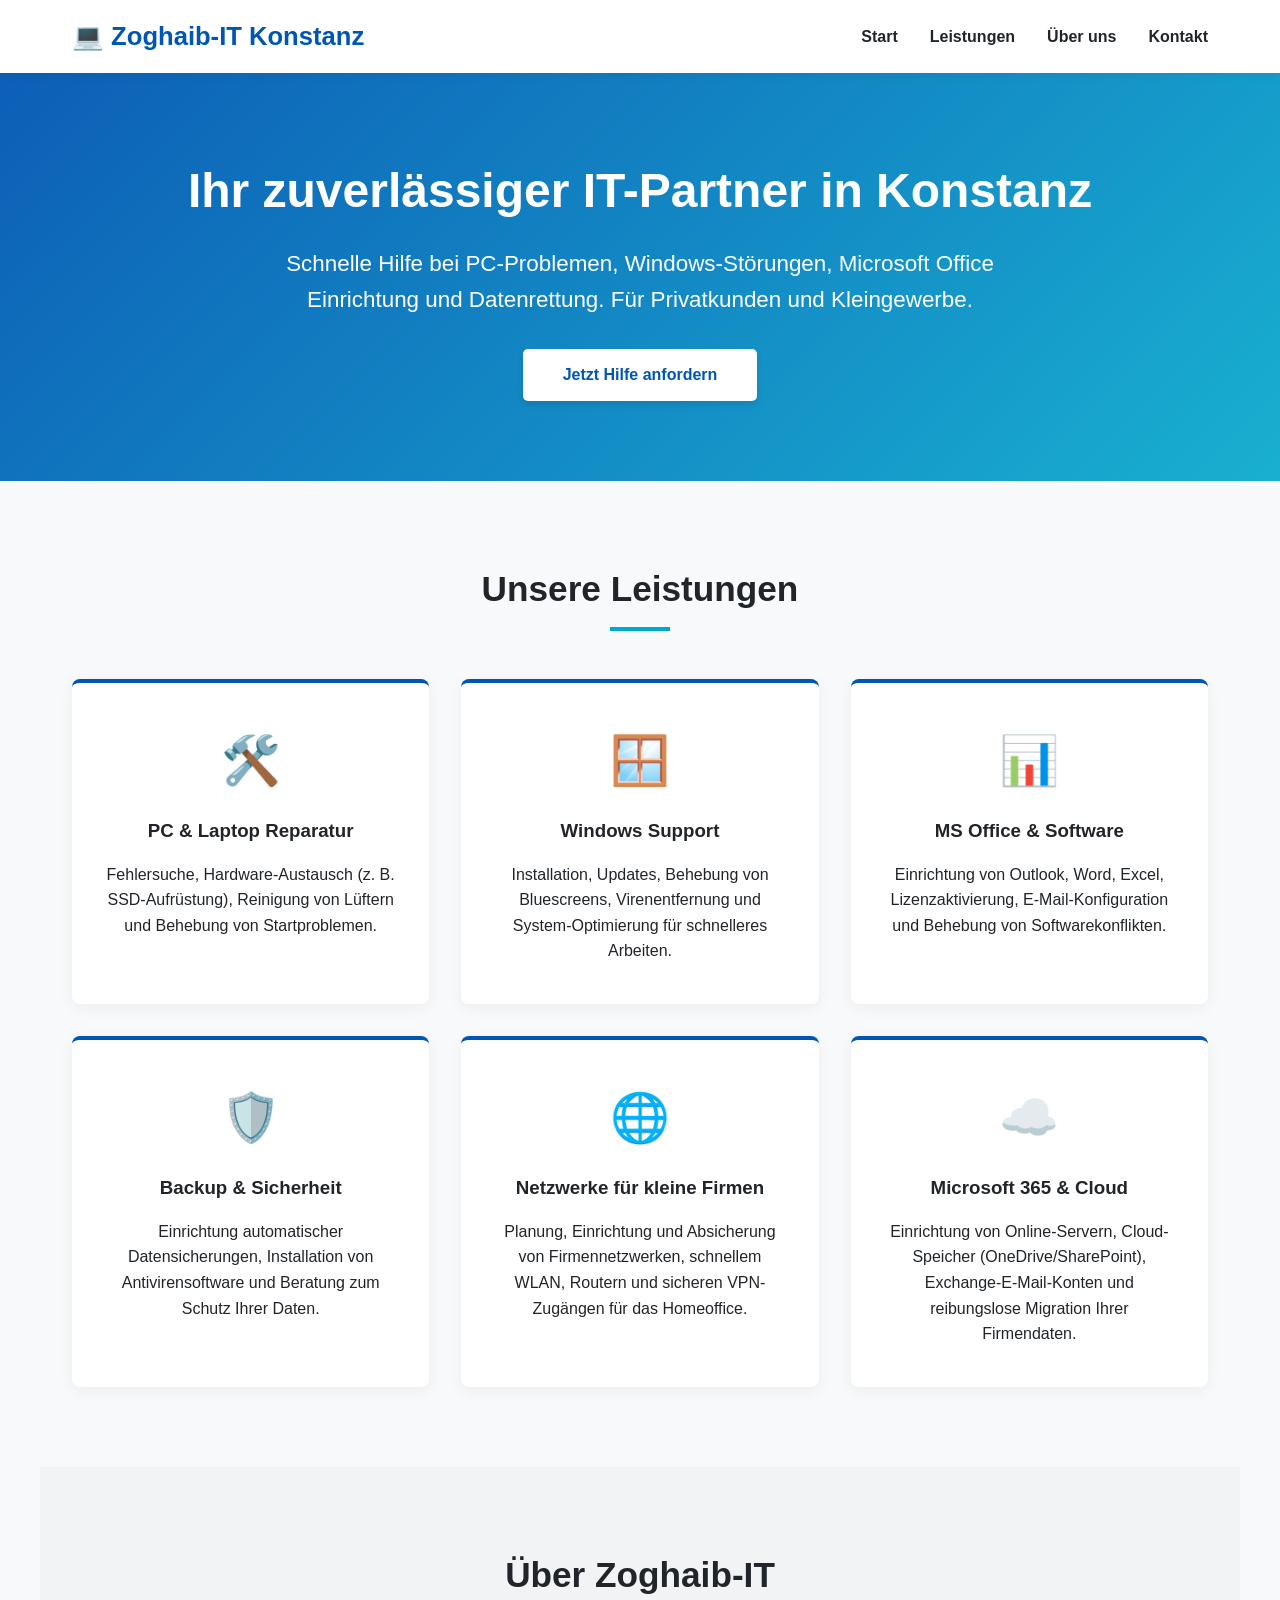
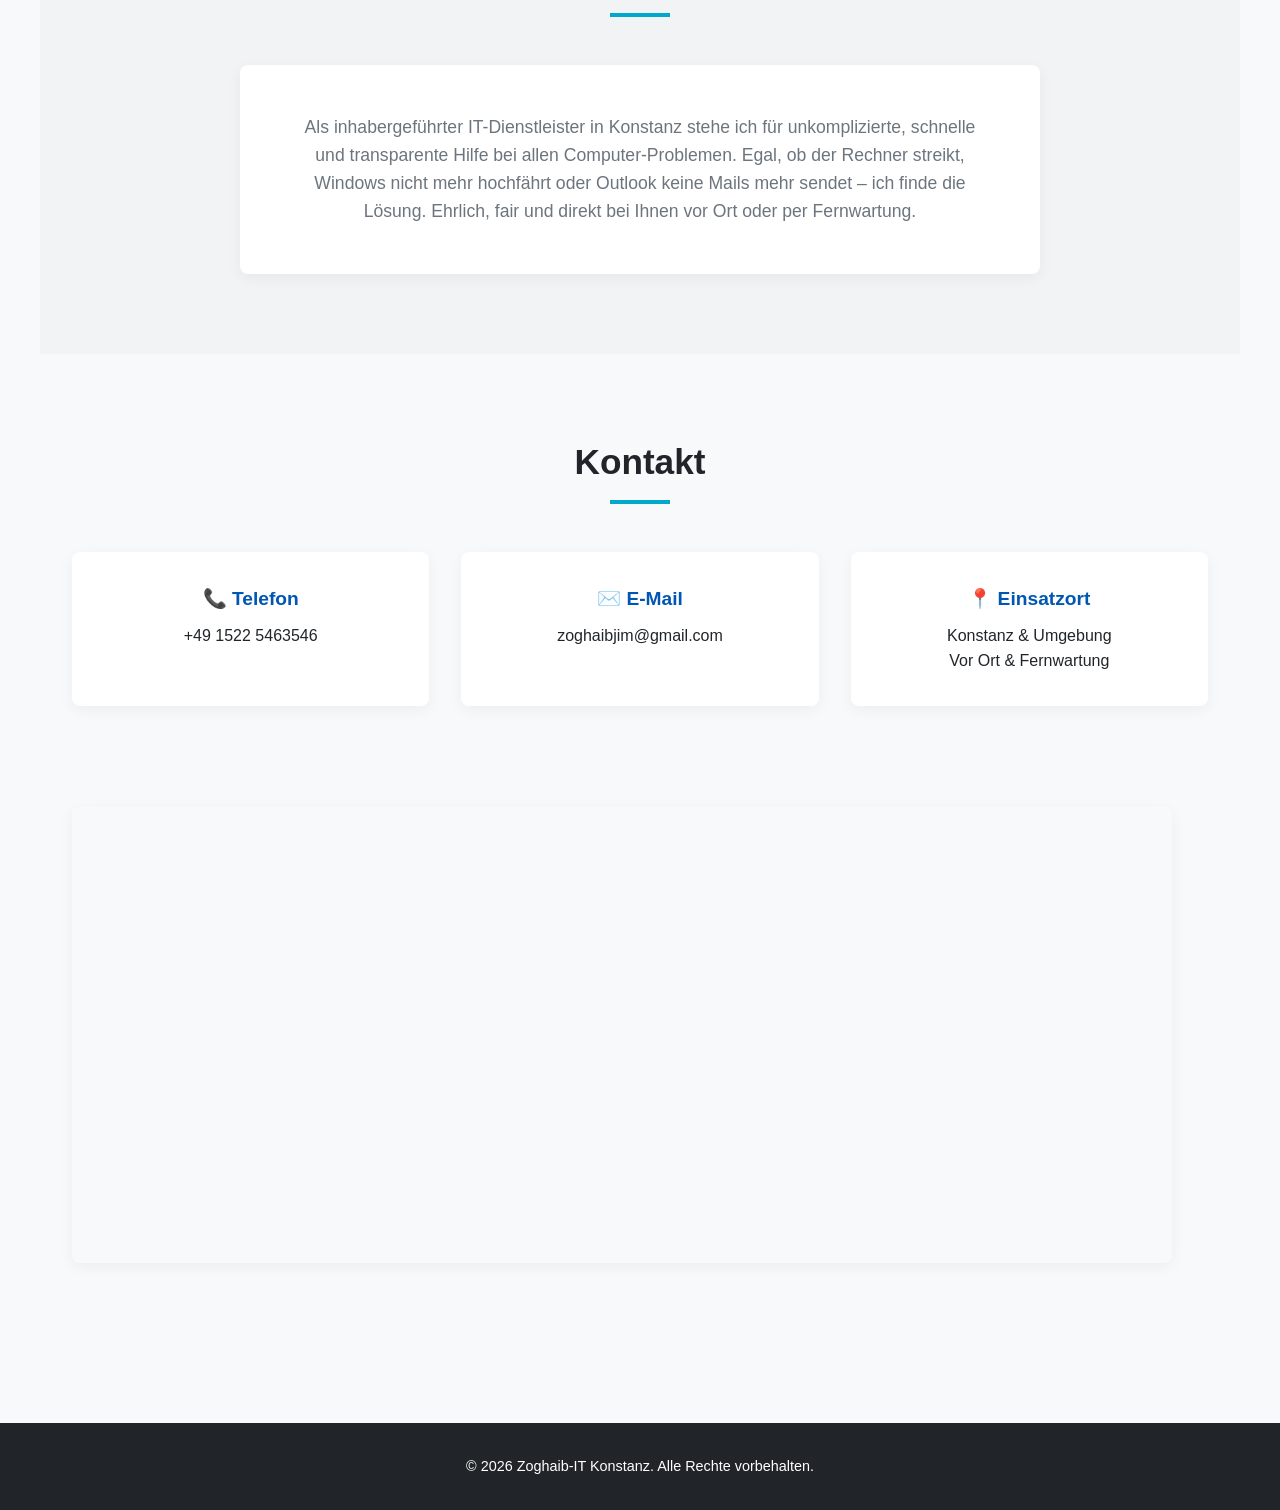
==== commit 82de1a8a: "Update index.html" ====
--- a/index.html
+++ b/index.html
@@ -306,7 +306,7 @@
     </section>
 
     <footer>
-        <p>&copy; 2026 Jimmy IT Konstanz. Alle Rechte vorbehalten.</p>
+        <p>&copy; 2026 Zoghaib-IT Konstanz. Alle Rechte vorbehalten.</p>
     </footer>
 
 </body>
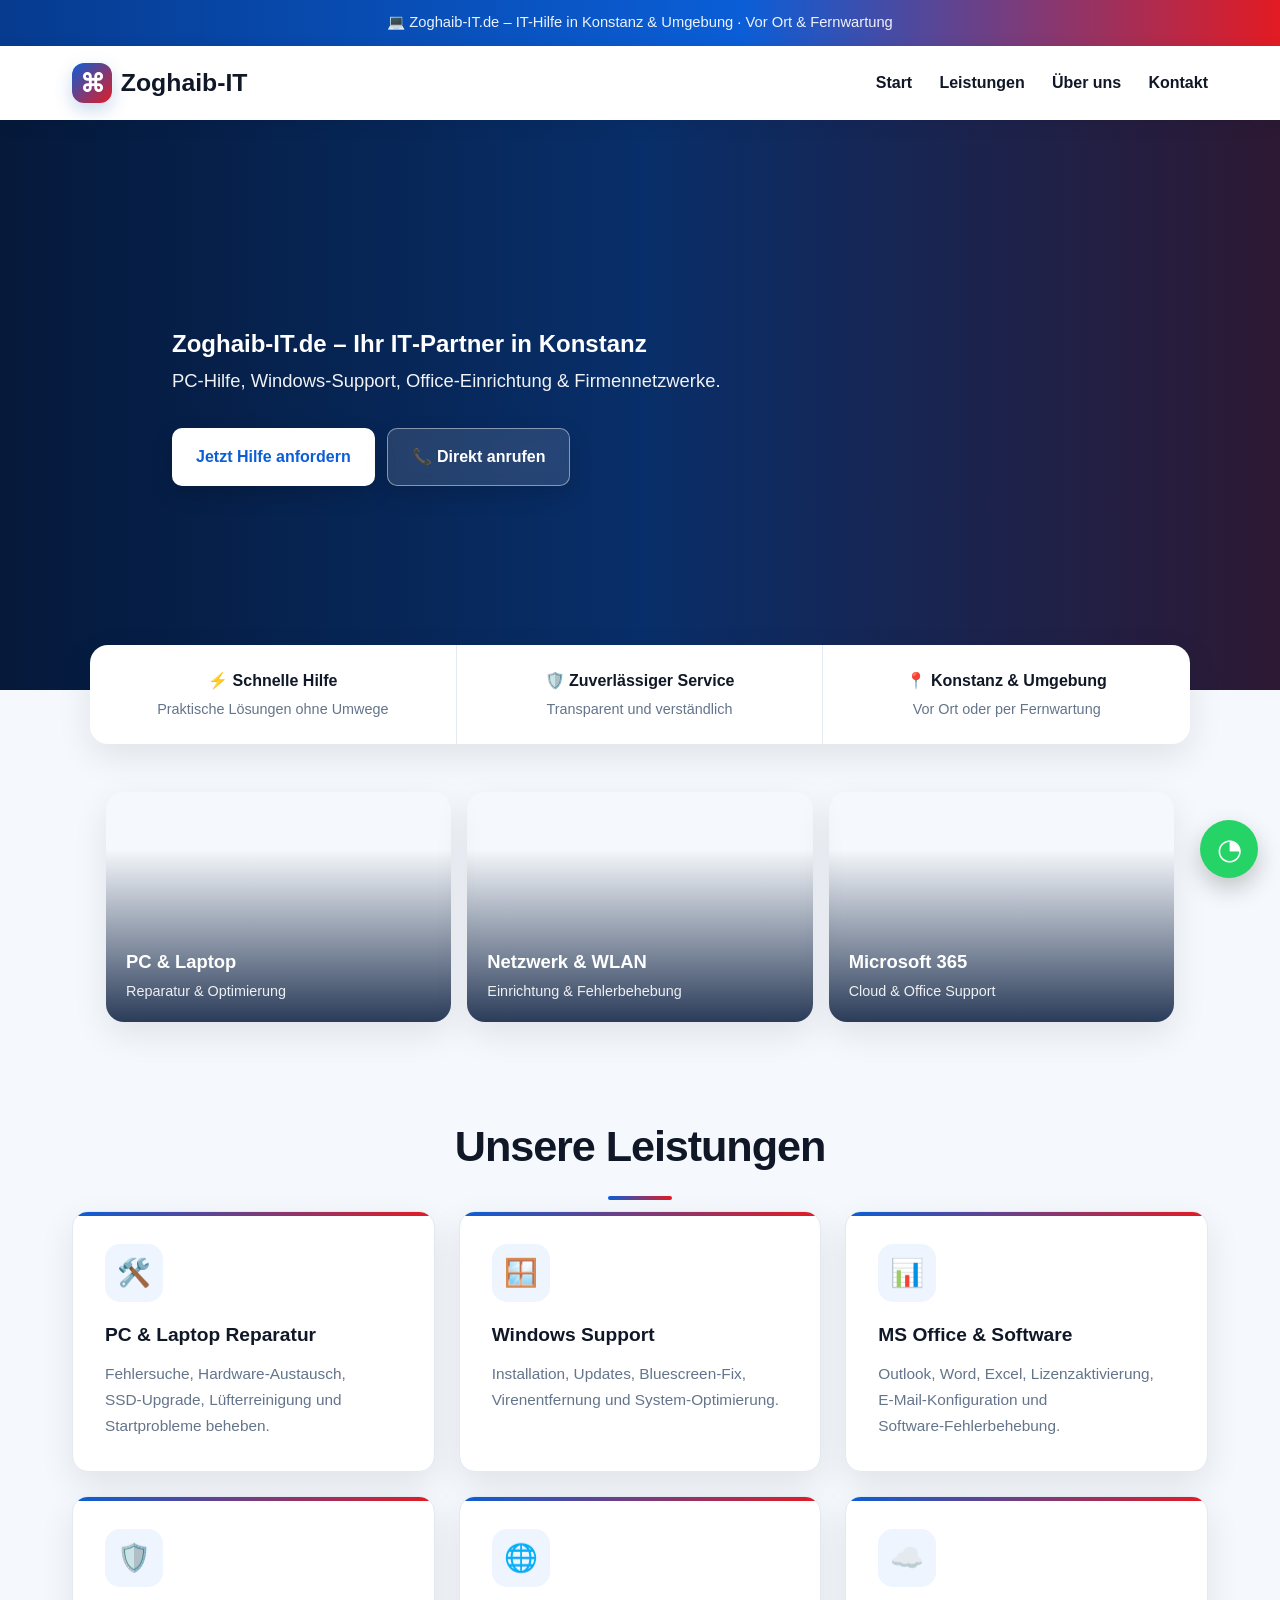
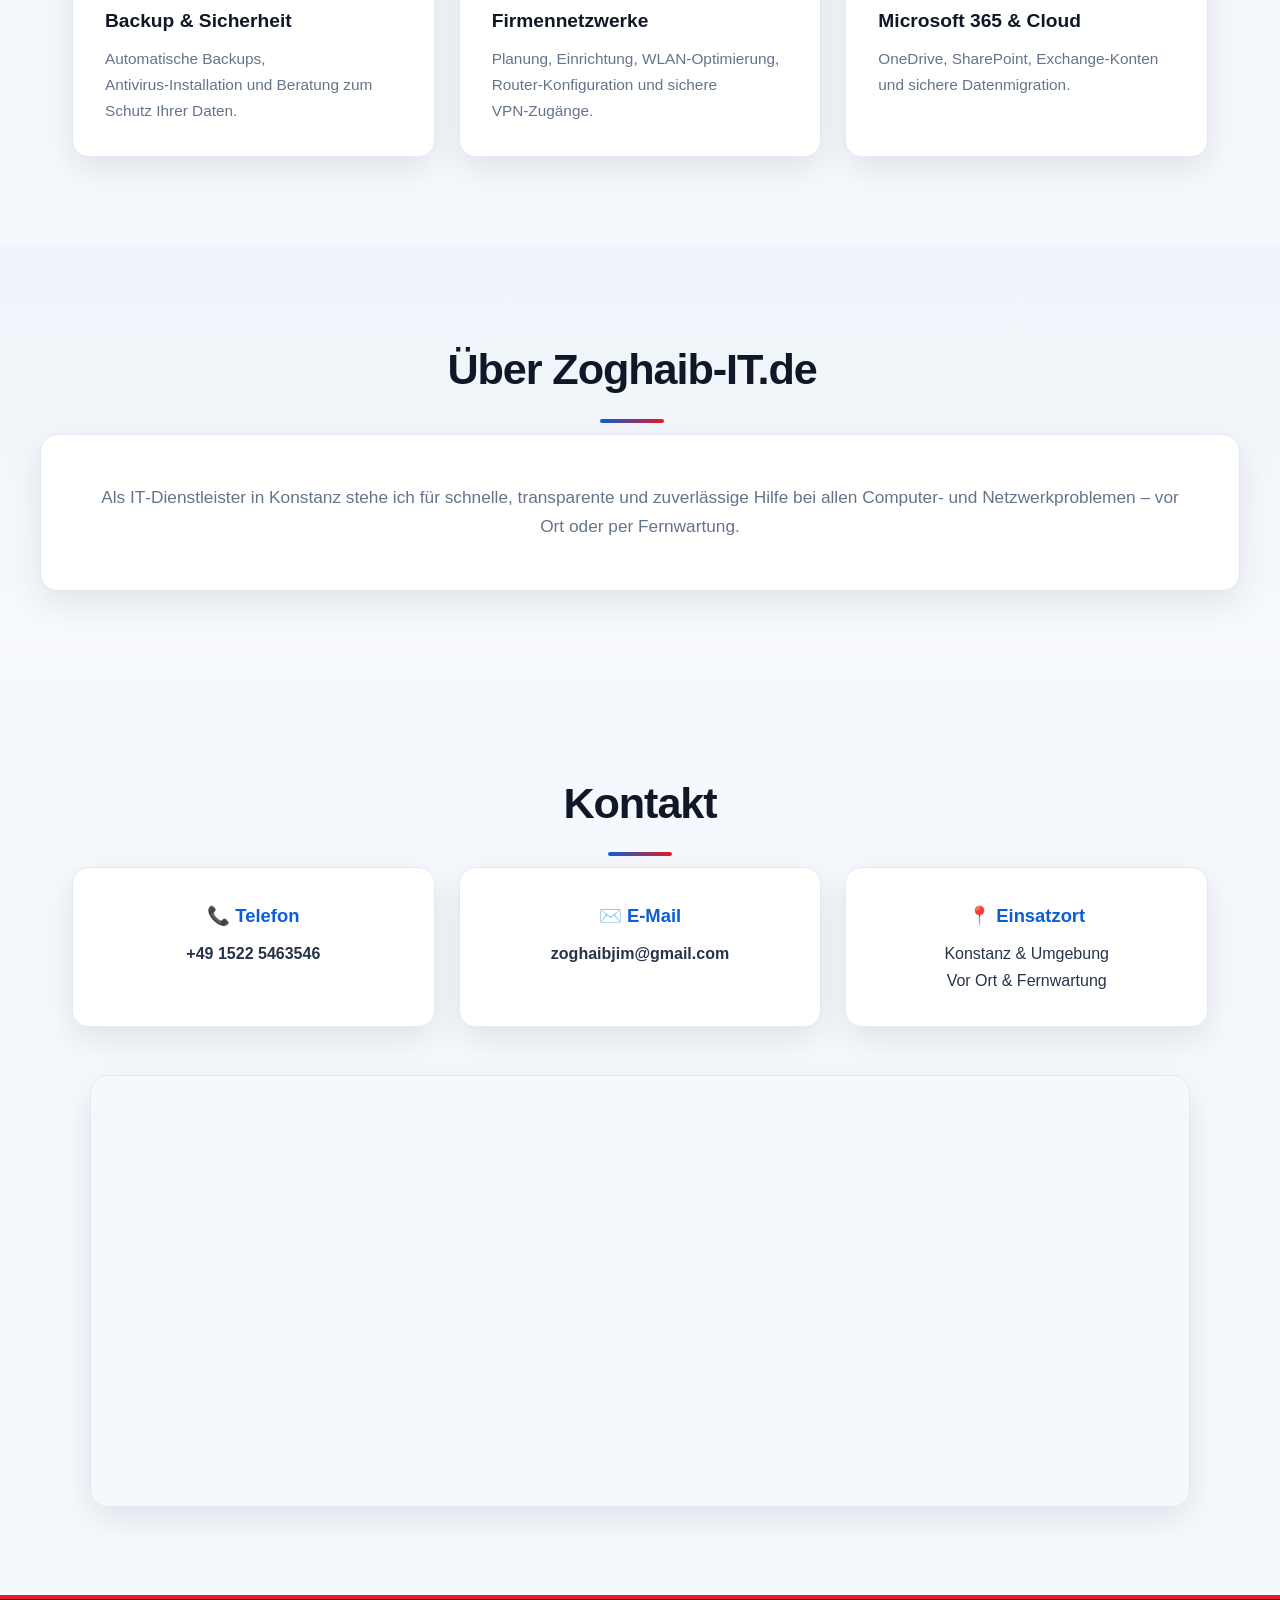
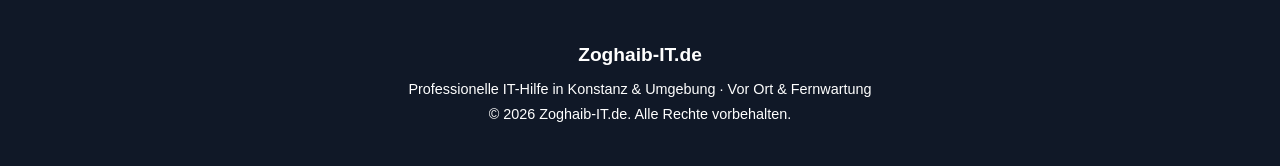
==== commit 03209da7: "Add files via upload" ====
--- a/index.html
+++ b/index.html
@@ -1,313 +1,694 @@
-<!DOCTYPE html>
-<html lang="de">
-<head>
-    <meta charset="UTF-8">
-    <meta name="viewport" content="width=device-width, initial-scale=1.0">
-    <title>Zoghaib-IT Konstanz | PC-Hilfe, Windows & Office Support</title>
-    <style>
-        :root {
-            --primary: #0056b3;
-            --secondary: #00a8cc;
-            --dark: #212529;
-            --light: #f8f9fa;
-            --white: #ffffff;
-            --gray: #6c757d;
-        }
-
-        * {
-            margin: 0;
-            padding: 0;
-            box-sizing: border-box;
-            font-family: 'Segoe UI', Arial, sans-serif;
-        }
-
-        body {
-            background-color: var(--light);
-            color: var(--dark);
-            line-height: 1.6;
-        }
-
-        header {
-            background-color: var(--white);
-            box-shadow: 0 2px 10px rgba(0,0,0,0.05);
-            position: sticky;
-            top: 0;
-            z-index: 1000;
-        }
-
-        .nav-container {
-            max-width: 1200px;
-            margin: 0 auto;
-            display: flex;
-            justify-content: space-between;
-            align-items: center;
-            padding: 1rem 2rem;
-        }
-
-        .logo {
-            font-size: 1.6rem;
-            font-weight: bold;
-            color: var(--primary);
-            text-decoration: none;
-            display: flex;
-            align-items: center;
-            gap: 0.5rem;
-        }
-
-        .nav-links {
-            display: flex;
-            list-style: none;
-            gap: 2rem;
-        }
-
-        .nav-links a {
-            text-decoration: none;
-            color: var(--dark);
-            font-weight: 600;
-            transition: color 0.3s;
-        }
-
-        .nav-links a:hover {
-            color: var(--primary);
-        }
-
-        .hero {
-            background: linear-gradient(135deg, rgba(0,86,179,0.95), rgba(0,168,204,0.9)), url('https://unsplash.com') no-repeat center center/cover;
-            color: var(--white);
-            padding: 5rem 2rem;
-            text-align: center;
-        }
-
-        .hero h1 {
-            font-size: 3rem;
-            margin-bottom: 1rem;
-        }
-
-        .hero p {
-            font-size: 1.4rem;
-            margin-bottom: 2rem;
-            max-width: 800px;
-            margin-left: auto;
-            margin-right: auto;
-        }
-
-        .btn {
-            display: inline-block;
-            background-color: var(--white);
-            color: var(--primary);
-            padding: 0.8rem 2.5rem;
-            text-decoration: none;
-            border-radius: 5px;
-            font-weight: bold;
-            transition: all 0.3s;
-            box-shadow: 0 4px 6px rgba(0,0,0,0.1);
-        }
-
-        .btn:hover {
-            background-color: var(--dark);
-            color: var(--white);
-            transform: translateY(-2px);
-        }
-
-        .section {
-            max-width: 1200px;
-            margin: 0 auto;
-            padding: 5rem 2rem;
-        }
-
-        .section-title {
-            text-align: center;
-            font-size: 2.2rem;
-            margin-bottom: 3rem;
-            color: var(--dark);
-        }
-
-        .section-title::after {
-            content: '';
-            display: block;
-            width: 60px;
-            height: 4px;
-            background-color: var(--secondary);
-            margin: 10px auto 0;
-        }
-
-        .grid {
-            display: grid;
-            grid-template-columns: repeat(auto-fit, minmax(280px, 1fr));
-            gap: 2rem;
-        }
-
-        .card {
-            background-color: var(--white);
-            padding: 2.5rem 2rem;
-            border-radius: 8px;
-            box-shadow: 0 4px 15px rgba(0,0,0,0.05);
-            text-align: center;
-            transition: transform 0.3s;
-            border-top: 4px solid var(--primary);
-        }
-
-        .card:hover {
-            transform: translateY(-5px);
-        }
-
-        .card-icon {
-            font-size: 3rem;
-            margin-bottom: 1rem;
-        }
-
-        .card h3 {
-            margin-bottom: 1rem;
-            color: var(--dark);
-        }
-
-        .about-box {
-            background-color: var(--white);
-            padding: 3rem;
-            border-radius: 8px;
-            box-shadow: 0 4px 15px rgba(0,0,0,0.05);
-            max-width: 800px;
-            margin: 0 auto;
-        }
-
-        .contact-info {
-            display: grid;
-            grid-template-columns: repeat(auto-fit, minmax(250px, 1fr));
-            gap: 2rem;
-            text-align: center;
-        }
-
-        .info-item {
-            background-color: var(--white);
-            padding: 2rem;
-            border-radius: 8px;
-            box-shadow: 0 4px 15px rgba(0,0,0,0.05);
-        }
-
-        .info-item h4 {
-            color: var(--primary);
-            margin-bottom: 0.5rem;
-            font-size: 1.2rem;
-        }
-
-        footer {
-            background-color: var(--dark);
-            color: var(--white);
-            text-align: center;
-            padding: 2rem;
-            margin-top: 5rem;
-            font-size: 0.9rem;
-        }
-
-        @media (max-width: 768px) {
-            .nav-container {
-                flex-direction: column;
-                gap: 1rem;
-            }
-            .hero h1 {
-                font-size: 2.2rem;
-            }
-            .hero p {
-                font-size: 1.1rem;
-            }
-        }
-    </style>
-</head>
-<body>
-
-    <header>
-        <nav class="nav-container">
-            <a href="#" class="logo">💻 Zoghaib-IT Konstanz</a>
-            <ul class="nav-links">
-                <li><a href="#home">Start</a></li>
-                <li><a href="#services">Leistungen</a></li>
-                <li><a href="#about">Über uns</a></li>
-                <li><a href="#kontakt">Kontakt</a></li>
-            </ul>
-        </nav>
-    </header>
-
-    <section id="home" class="hero">
-        <h1>Ihr zuverlässiger IT-Partner in Konstanz</h1>
-        <p>Schnelle Hilfe bei PC-Problemen, Windows-Störungen, Microsoft Office Einrichtung und Datenrettung. Für Privatkunden und Kleingewerbe.</p>
-        <a href="#kontakt" class="btn">Jetzt Hilfe anfordern</a>
-    </section>
-
-    <section id="services" class="section">
-        <h2 class="section-title">Unsere Leistungen</h2>
-        <div class="grid">
-            <div class="card">
-                <div class="card-icon">🛠️</div>
-                <h3>PC & Laptop Reparatur</h3>
-                <p>Fehlersuche, Hardware-Austausch (z. B. SSD-Aufrüstung), Reinigung von Lüftern und Behebung von Startproblemen.</p>
-            </div>
-            <div class="card">
-                <div class="card-icon">🪟</div>
-                <h3>Windows Support</h3>
-                <p>Installation, Updates, Behebung von Bluescreens, Virenentfernung und System-Optimierung für schnelleres Arbeiten.</p>
-            </div>
-            <div class="card">
-                <div class="card-icon">📊</div>
-                <h3>MS Office & Software</h3>
-                <p>Einrichtung von Outlook, Word, Excel, Lizenzaktivierung, E-Mail-Konfiguration und Behebung von Softwarekonflikten.</p>
-            </div>
-            <div class="card">
-                <div class="card-icon">🛡️</div>
-                <h3>Backup & Sicherheit</h3>
-                <p>Einrichtung automatischer Datensicherungen, Installation von Antivirensoftware und Beratung zum Schutz Ihrer Daten.</p>
-            </div>
-            <!-- Hier beginnen die neuen Container -->
-            <div class="card">
-                <div class="card-icon">🌐</div>
-                <h3>Netzwerke für kleine Firmen</h3>
-                <p>Planung, Einrichtung und Absicherung von Firmennetzwerken, schnellem WLAN, Routern und sicheren VPN-Zugängen für das Homeoffice.</p>
-            </div>
-            <div class="card">
-                <div class="card-icon">☁️</div>
-                <h3>Microsoft 365 & Cloud</h3>
-                <p>Einrichtung von Online-Servern, Cloud-Speicher (OneDrive/SharePoint), Exchange-E-Mail-Konten und reibungslose Migration Ihrer Firmendaten.</p>
-            </div>
-        </div>
-    </section>
-
-    <section id="about" class="section" style="background-color: #f1f3f5;">
-        <h2 class="section-title">Über Zoghaib-IT</h2>
-        <div class="about-box">
-            <p style="font-size: 1.1rem; text-align: center; color: var(--gray);">
-                Als inhabergeführter IT-Dienstleister in Konstanz stehe ich für unkomplizierte, schnelle und transparente Hilfe bei allen Computer-Problemen. Egal, ob der Rechner streikt, Windows nicht mehr hochfährt oder Outlook keine Mails mehr sendet – ich finde die Lösung. Ehrlich, fair und direkt bei Ihnen vor Ort oder per Fernwartung.
-            </p>
-        </div>
-    </section>
-
-    <section id="kontakt" class="section">
-        <h2 class="section-title">Kontakt</h2>
-        <div class="contact-info">
-            <div class="info-item">
-                <h4>📞 Telefon</h4>
-                <p>+49 1522 5463546</p>
-            </div>
-            <div class="info-item">
-                <h4>✉️ E-Mail</h4>
-                <p>zoghaibjim@gmail.com</p>
-            </div>
-            <div class="info-item">
-                <h4>📍 Einsatzort</h4>
-                <p>Konstanz & Umgebung<br>Vor Ort & Fernwartung</p>
-            </div>
-        </div>
-
-  <!-- Google Maps Integration -->
-        <div style="max-width: 1100px; margin-top: 100px; border-radius: 8px; overflow: hidden; box-shadow: 0 4px 15px rgba(0,0,0,0.05);">
-            <iframe 
-<iframe src="https://www.google.com/maps/embed?pb=!1m18!1m12!1m3!1d2687.195366494232!2d9.168684576794865!3d47.66120098420499!2m3!1f0!2f0!3f0!3m2!1i1024!2i768!4f13.1!3m3!1m2!1s0x479af6e258ef4b0f%3A0x3829b0d224f81a53!2sLutherpl.%2C%2078462%20Konstanz-Altstadt!5e0!3m2!1sde!2sde!4v1786966098400!5m2!1sde!2sde" width="1100" height="450" style="border:0;" allowfullscreen="" loading="lazy" referrerpolicy="strict-origin-when-cross-origin"></iframe>
-
-	</div>
-
-    </section>
-
-    <footer>
-        <p>&copy; 2026 Zoghaib-IT Konstanz. Alle Rechte vorbehalten.</p>
-    </footer>
-
-</body>
-</html>
+<!DOCTYPE html>
+<html lang="de">
+<head>
+    <meta charset="UTF-8">
+    <meta name="viewport" content="width=device-width, initial-scale=1.0">
+    <title>Zoghaib-IT.de | PC‑Hilfe, Windows & Office Support</title>
+
+    <style>
+        :root {
+            --primary: #0b5ed7;
+            --primary-dark: #073b8f;
+            --secondary: #e31b23;
+            --accent: #ff4d55;
+            --dark: #101827;
+            --text: #263449;
+            --muted: #64748b;
+            --light: #f5f8fc;
+            --white: #ffffff;
+            --border: #e3e9f2;
+            --shadow: 0 12px 35px rgba(15, 23, 42, 0.09);
+        }
+
+        * {
+            margin: 0;
+            padding: 0;
+            box-sizing: border-box;
+            font-family: "Trebuchet MS", "Segoe UI", Arial, sans-serif;
+        }
+
+        html { scroll-behavior: smooth; }
+
+        body {
+            background: var(--light);
+            color: var(--text);
+            line-height: 1.7;
+        }
+
+        a { color: inherit; }
+
+        /* TOP BANNER */
+        .top-banner {
+            background: linear-gradient(90deg, #063b8f, #0b5ed7 58%, #e31b23);
+            color: #fff;
+            padding: 0.65rem 1rem;
+            text-align: center;
+            font-weight: 700;
+            font-size: 0.92rem;
+        }
+
+        .top-banner span {
+            opacity: .92;
+            font-weight: 500;
+        }
+
+        /* HEADER */
+        header {
+            background: rgba(255,255,255,.98);
+            padding: 1rem 0;
+            box-shadow: 0 4px 18px rgba(15,23,42,.07);
+            position: sticky;
+            top: 0;
+            z-index: 1000;
+        }
+
+        .nav-container {
+            max-width: 1200px;
+            margin: 0 auto;
+            display: flex;
+            justify-content: space-between;
+            align-items: center;
+            padding: 0 2rem;
+        }
+
+        .logo {
+            font-size: 1.55rem;
+            font-weight: 800;
+            color: var(--dark);
+            text-decoration: none;
+            display: flex;
+            align-items: center;
+            gap: .55rem;
+        }
+
+        .logo-mark {
+            width: 40px;
+            height: 40px;
+            display: grid;
+            place-items: center;
+            border-radius: 12px;
+            background: linear-gradient(135deg, var(--primary), var(--secondary));
+            color: #fff;
+            box-shadow: 0 7px 18px rgba(0,86,179,.22);
+        }
+
+        .nav-links {
+            display: flex;
+            list-style: none;
+            gap: 1.7rem;
+        }
+
+        .nav-links a {
+            text-decoration: none;
+            color: var(--dark);
+            font-weight: 650;
+            transition: .25s ease;
+        }
+
+        .nav-links a:hover { color: var(--primary); }
+
+        /* HERO */
+        .slider {
+            position: relative;
+            width: 100%;
+            min-height: 570px;
+            overflow: hidden;
+            color: #fff;
+            background: #071a3a;
+        }
+
+        .slides {
+            position: absolute;
+            inset: 0;
+            display: flex;
+            width: 300%;
+            height: 100%;
+            animation: slideAnimation 18s infinite;
+        }
+
+        .slide {
+            width: 33.333%;
+            height: 100%;
+            background-size: cover;
+            background-position: center;
+            opacity: .72;
+        }
+
+        .slide::after {
+            content: "";
+            display: block;
+            width: 100%;
+            height: 100%;
+            background: linear-gradient(90deg, rgba(4,24,58,.88), rgba(11,94,215,.42), rgba(180,20,28,.30));
+        }
+
+        @keyframes slideAnimation {
+            0%, 30% { transform: translateX(0); }
+            36%, 63% { transform: translateX(-33.333%); }
+            69%, 96% { transform: translateX(-66.666%); }
+            100% { transform: translateX(0); }
+        }
+
+        .slider-text {
+            position: relative;
+            z-index: 2;
+            max-width: 1000px;
+            margin: 0 auto;
+            min-height: 570px;
+            padding: 6rem 2rem;
+            display: flex;
+            flex-direction: column;
+            justify-content: center;
+            align-items: flex-start;
+        }
+
+        .hero-badge {
+            display: inline-block;
+            padding: .4rem .8rem;
+            margin-bottom: 1rem;
+            border: 1px solid rgba(255,255,255,.35);
+            border-radius: 999px;
+            background: rgba(255,255,255,.12);
+            backdrop-filter: blur(8px);
+            font-size: .9rem;
+            font-weight: 700;
+        }
+
+        .slider-text h1 {
+            font-family: "Trebuchet MS", "Segoe UI", Arial, sans-serif;
+            font-weight: 800;
+            max-width: 800px;
+        }
+
+        .hero-brand {
+            display: block;
+            font-size: clamp(2.7rem, 5.5vw, 4.6rem);
+            line-height: 1.05;
+            letter-spacing: -.045em;
+        }
+
+        .hero-subtitle {
+            display: block;
+            margin-top: .45rem;
+            font-size: clamp(1.25rem, 2.5vw, 2rem);
+            line-height: 1.2;
+            font-weight: 500;
+            letter-spacing: -.015em;
+            opacity: .92;
+            font-size: clamp(2.4rem, 5vw, 4.5rem);
+            line-height: 1.08;
+            margin-bottom: 1.25rem;
+            letter-spacing: -.04em;
+        }
+
+        .slider-text p {
+            max-width: 720px;
+            font-size: 1.15rem;
+            opacity: .94;
+            margin-bottom: 2rem;
+        }
+
+        .hero-buttons {
+            display: flex;
+            gap: .8rem;
+            flex-wrap: wrap;
+        }
+
+        .btn {
+            display: inline-flex;
+            align-items: center;
+            justify-content: center;
+            background: #fff;
+            color: var(--primary);
+            padding: .9rem 1.5rem;
+            text-decoration: none;
+            border-radius: 10px;
+            font-weight: 800;
+            transition: .25s ease;
+            box-shadow: 0 8px 22px rgba(0,0,0,.15);
+        }
+
+        .btn:hover {
+            transform: translateY(-3px);
+            box-shadow: 0 12px 28px rgba(0,0,0,.22);
+        }
+
+        .btn-outline {
+            background: rgba(255,255,255,.12);
+            color: #fff;
+            border: 1px solid rgba(255,255,255,.45);
+            backdrop-filter: blur(8px);
+        }
+
+        /* TRUST STRIP */
+        .trust-strip {
+            max-width: 1100px;
+            margin: -45px auto 0;
+            position: relative;
+            z-index: 5;
+            display: grid;
+            grid-template-columns: repeat(3, 1fr);
+            background: #fff;
+            border-radius: 18px;
+            box-shadow: var(--shadow);
+            overflow: hidden;
+        }
+
+        .trust-item {
+            padding: 1.4rem 1rem;
+            text-align: center;
+            border-right: 1px solid var(--border);
+        }
+
+        .trust-item:last-child { border-right: 0; }
+        .trust-item strong { display: block; color: var(--dark); }
+        .trust-item span { color: var(--muted); font-size: .9rem; }
+
+        /* PHOTO STRIP */
+        .photo-strip {
+            max-width: 1100px;
+            margin: 3rem auto 0;
+            padding: 0 1rem;
+            display: grid;
+            grid-template-columns: repeat(3, 1fr);
+            gap: 1rem;
+        }
+
+        .photo-card {
+            min-height: 230px;
+            border-radius: 18px;
+            overflow: hidden;
+            position: relative;
+            background-size: cover;
+            background-position: center;
+            box-shadow: var(--shadow);
+        }
+
+        .photo-card::before {
+            content: "";
+            position: absolute;
+            inset: 0;
+            background: linear-gradient(180deg, transparent 25%, rgba(4,24,58,.84));
+        }
+
+        .photo-card > div {
+            position: absolute;
+            left: 1.25rem;
+            right: 1rem;
+            bottom: 1.1rem;
+            color: #fff;
+            z-index: 2;
+        }
+
+        .photo-card strong {
+            display: block;
+            font-size: 1.15rem;
+        }
+
+        .photo-card span {
+            font-size: .9rem;
+            opacity: .9;
+        }
+
+        .photo-card-1 {
+            background-image: url("https://images.unsplash.com/photo-1496181133206-80ce9b88a853?auto=format&fit=crop&w=1000&q=85");
+        }
+
+        .photo-card-2 {
+            background-image: url("https://images.unsplash.com/photo-1558494949-ef010cbdcc31?auto=format&fit=crop&w=1000&q=85");
+        }
+
+        .photo-card-3 {
+            background-image: url("https://images.unsplash.com/photo-1518770660439-4636190af475?auto=format&fit=crop&w=1000&q=85");
+        }
+
+        /* SECTIONS */
+        .section {
+            max-width: 1200px;
+            margin: 0 auto;
+            padding: 5.5rem 2rem;
+        }
+
+        .section-title {
+            text-align: center;
+            font-size: clamp(2rem, 4vw, 2.7rem);
+            margin-bottom: .7rem;
+            color: var(--dark);
+            letter-spacing: -.025em;
+        }
+
+        .section-subtitle {
+            max-width: 680px;
+            margin: 0 auto 3rem;
+            text-align: center;
+            color: var(--muted);
+        }
+
+        .section-title::after {
+            content: "";
+            display: block;
+            width: 64px;
+            height: 4px;
+            border-radius: 999px;
+            background: linear-gradient(90deg, var(--primary), var(--secondary));
+            margin: 12px auto 0;
+        }
+
+        .grid {
+            display: grid;
+            grid-template-columns: repeat(3, 1fr);
+            gap: 1.5rem;
+        }
+
+        .card {
+            background: #fff;
+            padding: 2rem;
+            border-radius: 16px;
+            box-shadow: var(--shadow);
+            text-align: left;
+            transition: .25s ease;
+            border: 1px solid var(--border);
+            position: relative;
+            overflow: hidden;
+        }
+
+        .card::before {
+            content: "";
+            position: absolute;
+            top: 0;
+            left: 0;
+            right: 0;
+            height: 4px;
+            background: linear-gradient(90deg, var(--primary), var(--secondary));
+        }
+
+        .card:hover {
+            transform: translateY(-7px);
+            box-shadow: 0 18px 40px rgba(15,23,42,.12);
+        }
+
+        .card-icon {
+            width: 58px;
+            height: 58px;
+            display: grid;
+            place-items: center;
+            font-size: 1.7rem;
+            margin-bottom: 1.1rem;
+            border-radius: 15px;
+            background: #eef5ff;
+        }
+
+        .card h3 {
+            color: var(--dark);
+            margin-bottom: .55rem;
+            font-size: 1.2rem;
+        }
+
+        .card p { color: var(--muted); font-size: .96rem; }
+
+        /* ABOUT */
+        #about { background: linear-gradient(180deg, #eef4fa, #f8fafc); max-width: none; }
+        #about > * { max-width: 1200px; }
+
+        .about-box {
+            background: #fff;
+            padding: 3rem;
+            border-radius: 18px;
+            box-shadow: var(--shadow);
+            max-width: 850px;
+            margin: 0 auto;
+            text-align: center;
+            border: 1px solid var(--border);
+        }
+
+        .about-box p { color: var(--muted); font-size: 1.08rem; }
+
+        /* CONTACT */
+        .contact-info {
+            display: grid;
+            grid-template-columns: repeat(3, 1fr);
+            gap: 1.5rem;
+            text-align: center;
+        }
+
+        .info-item {
+            background: #fff;
+            padding: 2rem;
+            border-radius: 16px;
+            box-shadow: var(--shadow);
+            border: 1px solid var(--border);
+        }
+
+        .info-item h4 {
+            color: var(--primary);
+            margin-bottom: .5rem;
+            font-size: 1.15rem;
+        }
+
+        .info-item a {
+            color: var(--dark);
+            font-weight: 600;
+        }
+
+        .map-wrap {
+            max-width: 1100px;
+            margin: 3rem auto 0;
+            border-radius: 18px;
+            overflow: hidden;
+            box-shadow: var(--shadow);
+            border: 1px solid var(--border);
+        }
+
+        .map-wrap iframe {
+            display: block;
+            width: 100%;
+            height: 430px;
+            border: 0;
+        }
+
+        /* FOOTER */
+        footer {
+            background: #101827; border-top: 4px solid var(--secondary);
+            color: #fff;
+            text-align: center;
+            padding: 2.5rem 1rem;
+            font-size: .9rem;
+        }
+
+        footer .footer-brand {
+            font-size: 1.2rem;
+            font-weight: 800;
+            margin-bottom: .35rem;
+        }
+
+        /* WHATSAPP */
+        .whatsapp {
+            position: fixed;
+            right: 22px;
+            bottom: 22px;
+            z-index: 2000;
+            width: 58px;
+            height: 58px;
+            border-radius: 50%;
+            display: grid;
+            place-items: center;
+            background: #25D366;
+            color: #fff;
+            text-decoration: none;
+            font-size: 1.8rem;
+            box-shadow: 0 10px 25px rgba(0,0,0,.22);
+            transition: .25s ease;
+        }
+
+        .whatsapp:hover {
+            transform: scale(1.08);
+        }
+
+        @media (max-width: 900px) {
+            .grid { grid-template-columns: repeat(2, 1fr); }
+            .contact-info { grid-template-columns: 1fr; }
+        }
+
+        @media (max-width: 768px) {
+            .top-banner { font-size: .8rem; }
+            .nav-container { padding: 0 1rem; }
+            .nav-links { gap: .8rem; font-size: .88rem; }
+            .logo { font-size: 1.25rem; }
+            .logo-mark { width: 35px; height: 35px; }
+            .slider, .slider-text { min-height: 510px; }
+            .slider-text { padding: 4rem 1.25rem; }
+            .slider-text h1 { font-size: 2.55rem; }
+            .trust-strip {
+                margin: 0 1rem;
+                grid-template-columns: 1fr;
+            }
+            .trust-item {
+                border-right: 0;
+                border-bottom: 1px solid var(--border);
+            }
+            .trust-item:last-child { border-bottom: 0; }
+            .section { padding: 4rem 1.25rem; }
+        }
+
+        @media (max-width: 600px) {
+            .nav-container { flex-direction: column; gap: .8rem; }
+            .nav-links { flex-wrap: wrap; justify-content: center; }
+            .grid { grid-template-columns: 1fr; }
+            .photo-strip { grid-template-columns: 1fr; }
+            .photo-card { min-height: 190px; }
+            .hero-buttons { width: 100%; }
+            .btn { width: 100%; }
+            .map-wrap iframe { height: 330px; }
+            .whatsapp { right: 16px; bottom: 16px; }
+        }
+    </style>
+</head>
+
+<body>
+
+
+    <!-- TOP BANNER -->
+    <div class="top-banner">
+        💻 <span class="brand-domain">Zoghaib-IT.de</span>
+        <span>– IT-Hilfe in Konstanz & Umgebung · Vor Ort & Fernwartung</span>
+    </div>
+
+    <!-- HEADER -->    <header>
+        <nav class="nav-container">
+            <a href="https://www.zoghaib-it.de" class="logo"><span class="logo-mark">⌘</span> Zoghaib-IT</a>
+            <ul class="nav-links">
+                <li><a href="#home">Start</a></li>
+                <li><a href="#services">Leistungen</a></li>
+                <li><a href="#about">Über uns</a></li>
+                <li><a href="#kontakt">Kontakt</a></li>
+            </ul>
+        </nav>
+    </header>
+
+    <!-- SLIDER -->
+    <section id="home" class="slider">
+        <div class="slides">
+            <div class="slide" style="background-image: url('https://images.unsplash.com/photo-1496181133206-80ce9b88a853?auto=format&fit=crop&w=1800&q=85');"></div>
+            <div class="slide" style="background-image: url('https://images.unsplash.com/photo-1558494949-ef010cbdcc31?auto=format&fit=crop&w=1800&q=85');"></div>
+            <div class="slide" style="background-image: url('https://images.unsplash.com/photo-1518770660439-4636190af475?auto=format&fit=crop&w=1800&q=85');"></div>
+        </div>
+
+        <div class="slider-text">
+            <h1>Zoghaib-IT.de – Ihr IT‑Partner in Konstanz</h1>
+            <p>PC‑Hilfe, Windows‑Support, Office‑Einrichtung & Firmennetzwerke.</p>
+            <div class="hero-buttons"><a href="#kontakt" class="btn">Jetzt Hilfe anfordern</a><a href="tel:+4915225463546" class="btn btn-outline">📞 Direkt anrufen</a></div>
+        </div>
+    </section>
+
+    <div class="trust-strip" aria-label="Zoghaib-IT Vorteile">
+        <div class="trust-item"><strong>⚡ Schnelle Hilfe</strong><span>Praktische Lösungen ohne Umwege</span></div>
+        <div class="trust-item"><strong>🛡️ Zuverlässiger Service</strong><span>Transparent und verständlich</span></div>
+        <div class="trust-item"><strong>📍 Konstanz & Umgebung</strong><span>Vor Ort oder per Fernwartung</span></div>
+    </div>
+
+    <section class="photo-strip" aria-label="Zoghaib-IT Bilder">
+        <div class="photo-card photo-card-1">
+            <div><strong>PC & Laptop</strong><span>Reparatur & Optimierung</span></div>
+        </div>
+        <div class="photo-card photo-card-2">
+            <div><strong>Netzwerk & WLAN</strong><span>Einrichtung & Fehlerbehebung</span></div>
+        </div>
+        <div class="photo-card photo-card-3">
+            <div><strong>Microsoft 365</strong><span>Cloud & Office Support</span></div>
+        </div>
+    </section>
+
+    <!-- SERVICES -->
+    <section id="services" class="section">
+        <h2 class="section-title">Unsere Leistungen</h2>
+
+        <div class="grid">
+            <div class="card">
+                <div class="card-icon">🛠️</div>
+                <h3>PC & Laptop Reparatur</h3>
+                <p>Fehlersuche, Hardware‑Austausch, SSD‑Upgrade, Lüfterreinigung und Startprobleme beheben.</p>
+            </div>
+
+            <div class="card">
+                <div class="card-icon">🪟</div>
+                <h3>Windows Support</h3>
+                <p>Installation, Updates, Bluescreen‑Fix, Virenentfernung und System‑Optimierung.</p>
+            </div>
+
+            <div class="card">
+                <div class="card-icon">📊</div>
+                <h3>MS Office & Software</h3>
+                <p>Outlook, Word, Excel, Lizenzaktivierung, E‑Mail‑Konfiguration und Software‑Fehlerbehebung.</p>
+            </div>
+
+            <div class="card">
+                <div class="card-icon">🛡️</div>
+                <h3>Backup & Sicherheit</h3>
+                <p>Automatische Backups, Antivirus‑Installation und Beratung zum Schutz Ihrer Daten.</p>
+            </div>
+
+            <div class="card">
+                <div class="card-icon">🌐</div>
+                <h3>Firmennetzwerke</h3>
+                <p>Planung, Einrichtung, WLAN‑Optimierung, Router‑Konfiguration und sichere VPN‑Zugänge.</p>
+            </div>
+
+            <div class="card">
+                <div class="card-icon">☁️</div>
+                <h3>Microsoft 365 & Cloud</h3>
+                <p>OneDrive, SharePoint, Exchange‑Konten und sichere Datenmigration.</p>
+            </div>
+        </div>
+    </section>
+
+    <!-- ABOUT -->
+    <section id="about" class="section">
+        <h2 class="section-title">Über Zoghaib-IT.de</h2>
+
+        <div class="about-box">
+            <p>
+                Als IT‑Dienstleister in Konstanz stehe ich für schnelle, transparente und zuverlässige Hilfe bei allen Computer‑ und Netzwerkproblemen – vor Ort oder per Fernwartung.
+            </p>
+        </div>
+    </section>
+
+    <!-- CONTACT -->
+    <section id="kontakt" class="section">
+        <h2 class="section-title">Kontakt</h2>
+
+        <div class="contact-info">
+            <div class="info-item">
+                <h4>📞 Telefon</h4>
+                <p><a href="tel:+4915225463546" style="color:inherit;text-decoration:none;">+49 1522 5463546</a></p>
+            </div>
+
+            <div class="info-item">
+                <h4>✉️ E‑Mail</h4>
+                <p><a href="mailto:zoghaibjim@gmail.com" style="color:inherit;text-decoration:none;">zoghaibjim@gmail.com</a></p>
+            </div>
+
+            <div class="info-item">
+                <h4>📍 Einsatzort</h4>
+                <p>Konstanz & Umgebung<br>Vor Ort & Fernwartung</p>
+            </div>
+        </div>
+
+        <!-- MAP -->
+        <div class="map-wrap">
+<iframe src="https://www.google.com/maps/embed?pb=!1m18!1m12!1m3!1d2687.195366494232!2d9.168684576794865!3d47.66120098420499!2m3!1f0!2f0!3f0!3m2!1i1024!2i768!4f13.1!3m3!1m2!1s0x479af6e258ef4b0f%3A0x3829b0d224f81a53!2sLutherpl.%2C%2078462%20Konstanz-Altstadt!5e0!3m2!1sde!2sde!4v1786966098400!5m2!1sde!2sde"
+                width="1100" height="450" allowfullscreen="" loading="lazy">
+            </iframe>
+        </div>
+    </section>
+
+    <a class="whatsapp" href="https://wa.me/4915225463546" target="_blank" rel="noopener" aria-label="Zoghaib-IT über WhatsApp kontaktieren">◔</a>
+
+    <!-- FOOTER -->
+    <footer>
+        <div class="footer-brand">Zoghaib-IT.de</div>
+        <p>Professionelle IT-Hilfe in Konstanz & Umgebung · Vor Ort & Fernwartung</p>
+        <p>&copy; 2026 Zoghaib-IT.de. Alle Rechte vorbehalten.</p>
+    </footer>
+
+</body>
+</html>
